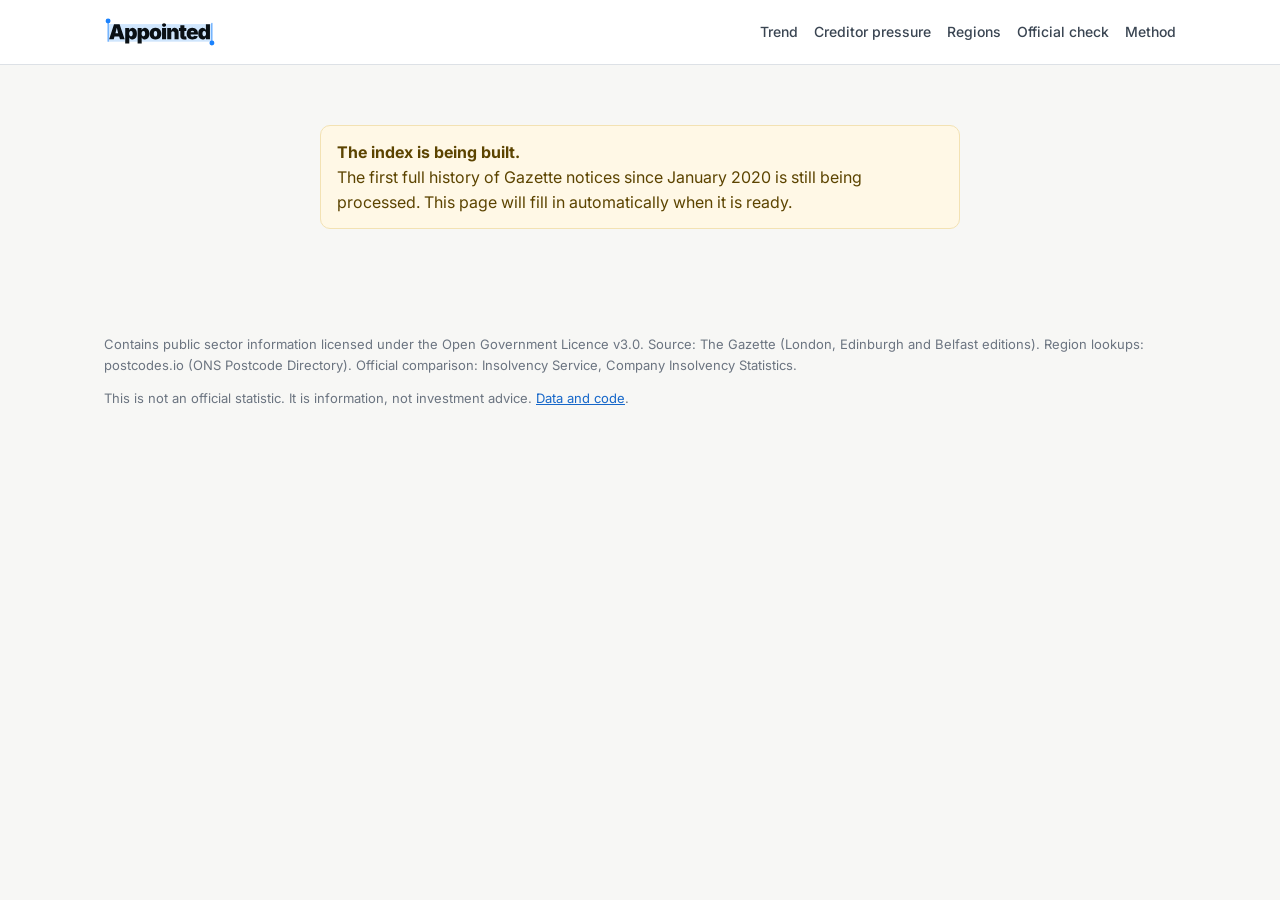
==== docs/index.html @ eec0905d "Add live index page and monthly check against official statistics - docs/index.html: headline index," ====
<!doctype html>
<html lang="en-GB">
<head>
<meta charset="utf-8">
<meta name="viewport" content="width=device-width, initial-scale=1">
<title>Appointed Distress Index</title>
<meta name="description" content="A weekly measure of UK company insolvencies from Gazette notices, with regional figures, creditor pressure and a monthly check against official statistics.">
<link rel="icon" href="assets/appointed-icon-512.svg" type="image/svg+xml">
<meta property="og:title" content="Appointed Distress Index">
<meta property="og:description" content="Weekly UK company insolvencies, by region, from Gazette notices.">
<meta property="og:image" content="assets/appointed-social-1200x630.png">
<link rel="preconnect" href="https://fonts.googleapis.com">
<link href="https://fonts.googleapis.com/css2?family=Inter:wght@400;500;600;700;800;900&display=swap" rel="stylesheet">
<style>
:root{
  --ink:#0a1014; --ink-2:#3a4552; --muted:#6b7480; --rule:#dde1e6; --grid:#eceef1;
  --paper:#f7f7f5; --card:#fff; --blue:#1b82fd; --blue-ink:#1667c9; --hl:#d0e6fd;
  --s1:#2a78d6; --s2:#eb6834; --s3:#1baf7a; --s4:#eda100;
  --shade:#f1f3f5;
}
*{box-sizing:border-box}
html{-webkit-text-size-adjust:100%}
body{margin:0;background:var(--paper);color:var(--ink);font:16px/1.55 "Inter",system-ui,sans-serif}
.num{font-variant-numeric:tabular-nums}
a{color:var(--blue-ink)}
.wrap{max-width:1120px;margin:0 auto;padding:0 24px}
@media(max-width:700px){.wrap{padding:0 16px}}
header{background:#fff;border-bottom:1px solid var(--rule)}
header .wrap{display:flex;align-items:center;gap:16px;height:64px}
header img{height:30px;width:auto;display:block}
header nav{margin-left:auto;display:flex;gap:16px;font-size:14px;font-weight:500}
header nav a{color:var(--ink-2);text-decoration:none}
@media(max-width:560px){header nav{display:none}}
.kicker{font-size:12px;letter-spacing:.12em;text-transform:uppercase;color:var(--blue-ink);font-weight:700;margin:0 0 8px}
h1,h2,h3{letter-spacing:-.02em;line-height:1.15;margin:0}
h2{font-size:26px;font-weight:800;margin-bottom:6px}
.sub{color:var(--ink-2);margin:0 0 18px;max-width:46em}
.small{font-size:13px;color:var(--muted)}
section{padding:40px 0;border-bottom:1px solid var(--rule)}
.card{background:#fff;border:1px solid var(--rule);border-radius:12px;padding:20px}
@media(max-width:560px){.card{padding:14px}}

/* hero */
.hero{background:#fff;padding:40px 0 32px}
.hero-grid{display:grid;grid-template-columns:auto 1fr;gap:36px;align-items:center}
@media(max-width:820px){.hero-grid{grid-template-columns:1fr;gap:20px}}
.big{font-size:96px;font-weight:900;letter-spacing:-.05em;line-height:.95}
@media(max-width:560px){.big{font-size:72px}}
.chg{display:flex;gap:18px;flex-wrap:wrap;margin-top:10px;font-size:14px;color:var(--ink-2)}
.chg b{color:var(--ink);font-weight:700}
.pill{display:inline-block;font-size:12px;font-weight:700;padding:2px 10px;border-radius:999px;background:var(--hl);color:var(--blue-ink)}
.pill.warn{background:#fff3cd;color:#7a5a00}
.tiles{display:grid;grid-template-columns:repeat(3,1fr);gap:10px}
@media(max-width:560px){.tiles{grid-template-columns:1fr}}
.tile{background:var(--paper);border-radius:10px;padding:12px 14px}
.tile .n{font-size:28px;font-weight:800}
.tile .l{font-size:13px;color:var(--ink-2);font-weight:600}
.tile .x{font-size:12px;color:var(--muted)}

/* controls */
.ctrls{display:flex;flex-wrap:wrap;gap:10px;align-items:center;margin-bottom:12px}
.seg{display:inline-flex;border:1px solid var(--rule);border-radius:8px;overflow:hidden;background:#fff}
.seg button{font:inherit;font-size:13px;font-weight:600;border:0;background:#fff;color:var(--ink-2);padding:7px 12px;cursor:pointer;border-left:1px solid var(--rule)}
.seg button:first-child{border-left:0}
.seg button.on{background:var(--ink);color:#fff}
.chk{font-size:13px;color:var(--ink-2);display:inline-flex;align-items:center;gap:6px;cursor:pointer}

/* charts */
.chart{position:relative}
.chart svg{display:block;width:100%;height:auto;overflow:visible}
.tip{position:absolute;pointer-events:none;background:#fff;border:1px solid var(--rule);box-shadow:0 4px 14px rgba(10,16,20,.12);border-radius:8px;padding:8px 10px;font-size:12.5px;min-width:160px;display:none;z-index:3}
.tip b{display:block;margin-bottom:4px}
.tip .r{display:flex;justify-content:space-between;gap:14px}
.tip .r span:first-child{display:inline-flex;align-items:center;gap:6px}
.tip i{width:8px;height:8px;border-radius:50%;display:inline-block}
.legend{display:flex;gap:16px;flex-wrap:wrap;font-size:13px;color:var(--ink-2);margin-top:6px}
.legend span{display:inline-flex;align-items:center;gap:6px}
.legend i{width:16px;height:3px;border-radius:2px;display:inline-block}
.legend i.box{width:14px;height:10px;border-radius:2px}
.grid3{display:grid;grid-template-columns:repeat(3,1fr);gap:14px}
.grid2{display:grid;grid-template-columns:1fr 1fr;gap:14px}
@media(max-width:860px){.grid3,.grid2{grid-template-columns:1fr}}
.mini h3{font-size:15px;font-weight:700}
.mini .v{font-size:22px;font-weight:800;margin:2px 0 4px}

/* regions */
.reg-grid{display:grid;grid-template-columns:auto minmax(0,1fr);gap:28px;align-items:start}
@media(max-width:860px){.reg-grid{grid-template-columns:1fr}}
.tilemap text{font:600 11px Inter,sans-serif;pointer-events:none}
.tilemap rect{stroke:#fff;stroke-width:3;cursor:pointer}
table.t{width:100%;border-collapse:collapse;font-size:14px}
table.t th{text-align:left;font-size:12px;color:var(--muted);font-weight:600;border-bottom:1px solid var(--rule);padding:7px 6px;vertical-align:bottom}
@media(max-width:560px){table.t{font-size:13px}table.t td,table.t th{padding:7px 4px}}
table.t td{border-bottom:1px solid var(--rule);padding:8px 6px}
table.t td.r,table.t th.r{text-align:right}
table.t tr.on td{background:var(--hl)}
.chip{display:inline-block;width:10px;height:10px;border-radius:2px;margin-right:6px;vertical-align:-1px}
.scale{display:flex;align-items:center;gap:3px;font-size:12px;color:var(--muted);margin-top:10px;flex-wrap:wrap}
.scale i{width:22px;height:9px;border-radius:2px;display:inline-block}

details.tbl summary{font-size:13px;font-weight:600;cursor:pointer;margin-top:10px;color:var(--blue-ink)}
.tblwrap{overflow-x:auto;margin-top:8px}
.tblwrap table{font-size:12.5px;white-space:nowrap}

.notice{background:#fff8e6;border:1px solid #f3e2b3;border-radius:10px;padding:14px 16px;color:#5c4400}
.method p,.method li{color:var(--ink-2)}
.method h3{font-size:18px;font-weight:800;margin:26px 0 6px}
.caveats li{margin:8px 0}
footer{padding:32px 0 48px;font-size:13px;color:var(--muted)}
.loading{padding:60px 0;text-align:center;color:var(--muted)}
</style>
</head>
<body>
<header><div class="wrap">
  <a href="./"><img src="assets/appointed-logo.svg" alt="Appointed"></a>
  <nav><a href="#trend">Trend</a><a href="#pressure">Creditor pressure</a><a href="#regions">Regions</a><a href="#check">Official check</a><a href="#method">Method</a></nav>
</div></header>

<main id="app">
  <div class="wrap loading" id="loading">Loading the latest data…</div>
</main>

<footer><div class="wrap">
  <p>Contains public sector information licensed under the Open Government Licence v3.0. Source: The Gazette (London, Edinburgh and Belfast editions). Region lookups: postcodes.io (ONS Postcode Directory). Official comparison: Insolvency Service, Company Insolvency Statistics.</p>
  <p>This is not an official statistic. It is information, not investment advice. <a href="https://github.com/appointeduk-cyber/appointed-data">Data and code</a>.</p>
</div></footer>

<script>
(function(){
"use strict";
var C = {s1:"#2a78d6", s2:"#eb6834", s3:"#1baf7a", s4:"#eda100", ink:"#0a1014", muted:"#6b7480", grid:"#eceef1", rule:"#dde1e6", blue:"#1b82fd", shade:"#f1f3f5"};
var REGIONS = [
  ["SCO","Scotland",1,0],["NI","Northern Ireland",0,1],["NE","North East",2,1],["NW","North West",1,2],
  ["YH","Yorkshire and The Humber",2,2],["WAL","Wales",0,3],["WM","West Midlands",1,3],["EM","East Midlands",2,3],
  ["EE","East of England",3,3],["SW","South West",0,4],["SE","South East",1,4],["LON","London",2,4]];
// diverging: below 100 cool, above 100 warm, neutral grey around 100
var DIV = [["#2a78d6","≤80"],["#86b6ef","80–95"],["#e6e8eb","95–105"],["#f5b48f","105–120"],["#eb6834","120–140"],["#b8461a","≥140"]];
function divColor(v){ if(v===null||v===""||isNaN(v)) return "#f4f5f6";
  v=+v; return v<=80?DIV[0][0]:v<95?DIV[1][0]:v<=105?DIV[2][0]:v<=120?DIV[3][0]:v<=140?DIV[4][0]:DIV[5][0]; }
function darkText(v){ v=+v; return v<=80||v>140; }

function parseCSV(t){ var lines=t.trim().split(/\r?\n/), h=lines.shift().split(",");
  return lines.map(function(l){ var c=[],cur="",q=false; for(var i=0;i<l.length;i++){var ch=l[i];
      if(ch=='"'){q=!q;continue} if(ch==','&&!q){c.push(cur);cur="";continue} cur+=ch;} c.push(cur);
    var o={}; h.forEach(function(k,i){o[k]=c[i]}); return o; }); }
function get(u,j){ return fetch(u,{cache:"no-cache"}).then(function(r){ if(!r.ok) throw new Error(u); return j?r.json():r.text(); }); }
function fmtDate(s,opt){ var d=new Date(s+"T00:00:00Z"); return d.toLocaleDateString("en-GB",Object.assign({timeZone:"UTC"},opt||{day:"numeric",month:"short",year:"numeric"})); }
function weekEnd(s){ var d=new Date(s+"T00:00:00Z"); d.setUTCDate(d.getUTCDate()+6); return d.toISOString().slice(0,10); }
function el(tag,attrs,html){ var e=document.createElement(tag); if(attrs) for(var k in attrs) e.setAttribute(k,attrs[k]); if(html!=null) e.innerHTML=html; return e; }
function sign(x){ return (x>0?"+":"")+x; }

Promise.all([
  get("data/index_weekly.csv"), get("data/meta.json",true), get("data/summary.json",true),
  get("data/index_regional.csv"), get("data/diffusion_regions.csv"),
  get("data/reconciliation.csv").catch(function(){return null}),
  get("data/reconciliation_summary.json",true).catch(function(){return null})
]).then(function(r){ render(parseCSV(r[0]), r[1], r[2], parseCSV(r[3]), parseCSV(r[4]), r[5]?parseCSV(r[5]):[], r[6]); })
.catch(function(){
  document.getElementById("loading").innerHTML='<div class="notice" style="max-width:640px;margin:0 auto;text-align:left"><b>The index is being built.</b><br>The first full history of Gazette notices since January 2020 is still being processed. This page will fill in automatically when it is ready.</div>';
});

/* ---------- generic line chart with crosshair ---------- */
function lineChart(host, opt){
  // opt: {x:[dates], series:[{name,color,values,width,dash}], yMin, yMax, ref (number), refLabel, shade:[from,to], fmt, height, pct}
  host.innerHTML=""; host.classList.add("chart");
  var W=Math.max(320, host.clientWidth||900), narrow=W<560, H=opt.height||(narrow?240:300);
  var p={l:42,r:narrow?14:110,t:14,b:28}, n=opt.x.length;
  var all=[]; opt.series.forEach(function(s){ s.values.forEach(function(v){ if(v!==null&&v!==""&&!isNaN(v)) all.push(+v); }); });
  var mn=opt.yMin!=null?opt.yMin:Math.min.apply(null,all), mx=opt.yMax!=null?opt.yMax:Math.max.apply(null,all);
  if(opt.ref!=null){ mn=Math.min(mn,opt.ref); mx=Math.max(mx,opt.ref); }
  var span=mx-mn||1, raw=span/4, mag=Math.pow(10,Math.floor(Math.log10(raw))), step=[1,2,2.5,5,10].map(function(m){return m*mag}).filter(function(s){return s>=raw})[0];
  mn=Math.floor(mn/step)*step; mx=Math.ceil(mx/step)*step;
  var X=function(i){return p.l+i*(W-p.l-p.r)/Math.max(1,n-1)}, Y=function(v){return p.t+(mx-v)*(H-p.t-p.b)/(mx-mn)};
  var fmt=opt.fmt||function(v){return Math.round(v*10)/10};
  var s='<svg viewBox="0 0 '+W+' '+H+'" role="img" aria-label="'+(opt.label||"chart")+'">';
  if(opt.shade){ var a=opt.x.findIndex(function(d){return d>=opt.shade[0]}), b=opt.x.findIndex(function(d){return d>opt.shade[1]}); if(b<0) b=n; if(a>=0&&b>a){
    s+='<rect x="'+X(a)+'" y="'+p.t+'" width="'+(X(b-1)-X(a))+'" height="'+(H-p.t-p.b)+'" fill="'+C.shade+'"/>';
    s+='<text x="'+(X(a)+6)+'" y="'+(p.t+14)+'" font-size="11" fill="'+C.muted+'">'+(opt.shadeLabel||"")+'</text>'; } }
  for(var g=mn; g<=mx+1e-9; g+=step){ var y=Y(g), isRef=opt.ref!=null&&Math.abs(g-opt.ref)<1e-9;
    s+='<line x1="'+p.l+'" x2="'+(W-p.r)+'" y1="'+y+'" y2="'+y+'" stroke="'+(isRef?"#9aa3ad":C.grid)+'"'+(isRef?' stroke-dasharray="4 3"':'')+'/>';
    s+='<text x="'+(p.l-6)+'" y="'+(y+4)+'" text-anchor="end" font-size="11" fill="'+C.muted+'">'+(opt.pct?Math.round(g*100)+"%":Math.round(g*10)/10)+'</text>'; }
  if(opt.ref!=null&&opt.refLabel) s+='<text x="'+(W-p.r-4)+'" y="'+(Y(opt.ref)-6)+'" text-anchor="end" font-size="11" fill="'+C.muted+'">'+opt.refLabel+'</text>';
  // year ticks
  var lastY="", lastX=-999; opt.x.forEach(function(d,i){ var yv=d.slice(0,4); if(yv!==lastY){ lastY=yv; var xx=X(i); if(i===0){ var nxt=opt.x.findIndex(function(z){return z.slice(0,4)!==yv}); if(nxt>0 && X(nxt)-xx<44) return; } if(xx-lastX<40) return; s+='<text x="'+xx+'" y="'+(H-8)+'" font-size="11" fill="'+C.muted+'">'+yv+'</text>'; lastX=xx; } });
  opt.series.forEach(function(se){ var pts=[], segs=[];
    se.values.forEach(function(v,i){ if(v===null||v===""||isNaN(v)){ if(pts.length) segs.push(pts); pts=[]; } else pts.push(X(i)+","+Y(+v)); }); if(pts.length) segs.push(pts);
    segs.forEach(function(sg){ s+='<polyline fill="none" stroke="#fff" stroke-width="'+((se.width||2)+3)+'" stroke-linejoin="round" points="'+sg.join(" ")+'"/>';
      s+='<polyline fill="none" stroke="'+se.color+'" stroke-width="'+(se.width||2)+'" stroke-linejoin="round" stroke-linecap="round"'+(se.dash?' stroke-dasharray="'+se.dash+'"':'')+' points="'+sg.join(" ")+'"/>'; }); });
  // end labels
  if(!narrow){ var labs=[]; opt.series.forEach(function(se){ for(var i=n-1;i>=0;i--){ var v=se.values[i]; if(v!==null&&v!==""&&!isNaN(v)){ labs.push({se:se,y:Y(+v),v:+v,i:i}); break; } } });
    labs.sort(function(a,b){return a.y-b.y}); for(var k=1;k<labs.length;k++) if(labs[k].y-labs[k-1].y<15) labs[k].y=labs[k-1].y+15;
    labs.forEach(function(l){ s+='<circle cx="'+X(l.i)+'" cy="'+Y(l.v)+'" r="4" fill="'+l.se.color+'" stroke="#fff" stroke-width="2"/><text x="'+(X(l.i)+9)+'" y="'+(l.y+4)+'" font-size="12" font-weight="600" fill="'+C.ink+'">'+(l.se.short||l.se.name)+'</text>'; }); }
  s+='<line class="cx" x1="0" x2="0" y1="'+p.t+'" y2="'+(H-p.b)+'" stroke="'+C.ink+'" stroke-width="1" style="display:none"/><g class="dots"></g>';
  s+='<rect class="hit" x="'+p.l+'" y="0" width="'+(W-p.l-p.r)+'" height="'+H+'" fill="transparent"/></svg><div class="tip"></div>';
  host.innerHTML=s;
  var svg=host.querySelector("svg"), hit=host.querySelector(".hit"), tip=host.querySelector(".tip"), cx=host.querySelector(".cx"), dots=host.querySelector(".dots");
  function move(ev){ var rc=svg.getBoundingClientRect(), sx=W/rc.width, xp=((ev.touches?ev.touches[0].clientX:ev.clientX)-rc.left)*sx;
    var i=Math.max(0,Math.min(n-1,Math.round((xp-p.l)/(W-p.l-p.r)*(n-1)))), x=X(i);
    cx.setAttribute("x1",x); cx.setAttribute("x2",x); cx.style.display="";
    var rows=opt.series.filter(function(se){var v=se.values[i];return v!==null&&v!==""&&!isNaN(v)});
    dots.innerHTML=rows.map(function(se){return '<circle cx="'+x+'" cy="'+Y(+se.values[i])+'" r="4.5" fill="'+se.color+'" stroke="#fff" stroke-width="2"/>'}).join("");
    tip.innerHTML='<b>'+(opt.xLabel?opt.xLabel(opt.x[i]):opt.x[i])+'</b>'+rows.map(function(se){return '<div class="r"><span><i style="background:'+se.color+'"></i>'+se.name+'</span><span class="num">'+fmt(+se.values[i])+'</span></div>'}).join("")+(opt.extra?opt.extra(i):"");
    tip.style.display="block"; var px=x/sx, left=px+14; if(left+tip.offsetWidth>rc.width) left=px-14-tip.offsetWidth; tip.style.left=Math.max(0,left)+"px"; tip.style.top="8px"; }
  function out(){ tip.style.display="none"; cx.style.display="none"; dots.innerHTML=""; }
  hit.addEventListener("mousemove",move); hit.addEventListener("touchmove",move,{passive:true}); hit.addEventListener("mouseleave",out);
}

/* ---------- page ---------- */
var STATE={range:"all",rob:false,ck:"ADM"}, LASTW=0;
function render(idx, meta, sum, reg, diff, recon, rsum){
  LASTW=window.innerWidth;
  var app=document.getElementById("app"); app.innerHTML="";
  var last=idx[idx.length-1], prov=last.provisional==="1";
  var we=weekEnd(last.week_start);
  var wlab=function(d){ return "Week to "+fmtDate(weekEnd(d)); };

  // HERO
  var hero=el("section",{"class":"hero"}); hero.innerHTML='<div class="wrap"><p class="kicker">Appointed Distress Index · week to '+fmtDate(we)+(prov?' <span class="pill warn">provisional</span>':'')+'</p>'+
    '<div class="hero-grid"><div><div class="big num">'+Math.round(+last.index)+'</div>'+
    '<div class="chg"><span>vs 4 weeks ago <b class="num">'+sign(sum.change_vs_4wk_ago)+'</b></span>'+(sum.change_vs_year_ago!=null?'<span>vs a year ago <b class="num">'+sign(sum.change_vs_year_ago)+'</b></span>':'')+'</div></div>'+
    '<div><p style="margin:0 0 12px;color:var(--ink-2)">UK company insolvencies over the last four weeks, against the 2024–25 average. <b>100 = the 2024–25 average</b> ("recent normal", not a long-run average). Above 100 means more insolvencies than that.</p>'+
    '<div class="tiles">'+
      tile("Administrations",last.administrations)+tile("Creditors' voluntary liquidations",last.cvl)+tile("Winding-up orders",last.winding_up_orders)+
    '</div><p class="small" style="margin:10px 0 0">'+(+last.events_4wk).toLocaleString("en-GB")+' insolvencies in the last four weeks. Latest four weeks are provisional.</p></div></div></div>';
  app.appendChild(hero);
  function tile(l,v){ return '<div class="tile"><div class="l">'+l+'</div><div class="n num">'+Math.round(+v)+'</div><div class="x">index, 2024–25 = 100</div></div>'; }

  // TREND
  var tr=el("section",{id:"trend"}); tr.innerHTML='<div class="wrap"><h2>The trend since 2020</h2><p class="sub">Weekly, based on rolling four-week totals. The grey band marks the period when the law restricted winding-up petitions, which held insolvencies artificially low.</p>'+
    '<div class="card"><div class="ctrls"><div class="seg" id="rng"><button data-v="all" class="on">Since 2020</button><button data-v="104">2 years</button><button data-v="52">1 year</button></div>'+
    '<label class="chk"><input type="checkbox" id="rob"> Show alternative weightings</label></div><div id="c-main"></div><div class="legend" id="lg-main"></div>'+
    '<details class="tbl"><summary>Show as a table</summary><div class="tblwrap" id="t-main"></div></details></div>'+
    '<h3 style="font-size:18px;font-weight:800;margin:28px 0 10px">The three parts</h3><div class="grid3" id="minis"></div></div>';
  app.appendChild(tr);
  var range=STATE.range, rob=STATE.rob;
  function slice(arr){ return range==="all"?arr:arr.slice(-(+range)); }
  function drawMain(){
    var x=slice(idx.map(function(r){return r.week_start}));
    var series=[{name:"Distress index",short:"Index",color:C.blue,width:2.5,values:slice(idx.map(function(r){return r.index}))}];
    if(rob){ series.push({name:"Equal weights",short:"Equal weights",color:C.s2,width:1.5,dash:"5 3",values:slice(idx.map(function(r){return r.equal_weight}))});
             series.push({name:"Plain count",short:"Plain count",color:C.s3,width:1.5,dash:"2 3",values:slice(idx.map(function(r){return r.plain_count}))}); }
    lineChart(document.getElementById("c-main"),{x:x,series:series,ref:100,refLabel:"2024–25 = 100",shade:["2020-03-01","2022-03-31"],shadeLabel:"Petitions restricted by law",xLabel:wlab,label:"Distress index since 2020"});
    document.getElementById("lg-main").innerHTML=series.map(function(s){return '<span><i style="background:'+s.color+'"></i>'+s.name+'</span>'}).join("")+'<span><i class="box" style="background:'+C.shade+';border:1px solid #dfe3e7"></i>Petition restrictions (Mar 2020 – Mar 2022)</span>';
  }
  drawMain();
  document.querySelectorAll("#rng button").forEach(function(b){ b.onclick=function(){ document.querySelectorAll("#rng button").forEach(function(x){x.classList.remove("on")}); b.classList.add("on"); range=STATE.range=b.dataset.v; drawMain(); }; });
  document.querySelectorAll("#rng button").forEach(function(b){ b.classList.toggle("on", b.dataset.v===range); });
  document.getElementById("rob").checked=rob;
  document.getElementById("rob").onchange=function(){ rob=STATE.rob=this.checked; drawMain(); };
  var tb='<table class="t num"><tr><th>Week to</th><th class="r">Index</th><th class="r">Admin.</th><th class="r">CVL</th><th class="r">Winding-up orders</th><th class="r">Equal weights</th><th class="r">Plain count</th></tr>';
  idx.slice(-26).reverse().forEach(function(r){ tb+='<tr><td>'+fmtDate(weekEnd(r.week_start))+(r.provisional==="1"?" (p)":"")+'</td><td class="r">'+r.index+'</td><td class="r">'+r.administrations+'</td><td class="r">'+r.cvl+'</td><td class="r">'+r.winding_up_orders+'</td><td class="r">'+r.equal_weight+'</td><td class="r">'+r.plain_count+'</td></tr>'; });
  document.getElementById("t-main").innerHTML=tb+'</table><p class="small">Latest 26 weeks. (p) = provisional.</p>';
  var w=meta.index&&meta.index.weights||{};
  [["administrations","Administrations","ADM","Mostly larger businesses; gazetted by law."],["cvl","Creditors' voluntary liquidations","CVL","Directors close an insolvent company; the most common route."],["winding_up_orders","Winding-up orders","WUO","A court closes the company, usually on a creditor's petition."]].forEach(function(c,k){
    var box=el("div",{"class":"card mini"}); box.innerHTML='<h3>'+c[1]+'</h3><div class="v num">'+Math.round(+last[c[0]])+'</div><div class="small" style="margin-bottom:6px">'+c[3]+' Weight in index: '+(w[c[2]]!=null?Math.round(w[c[2]]*100)+'%':'–')+'</div><div class="m"></div>';
    document.getElementById("minis").appendChild(box);
    lineChart(box.querySelector(".m"),{x:idx.map(function(r){return r.week_start}).slice(-104),series:[{name:c[1],short:" ",color:[C.s1,C.s2,C.s3][k],values:idx.map(function(r){return r[c[0]]}).slice(-104)}],ref:100,height:150,xLabel:wlab,label:c[1]});
  });

  // CREDITOR PRESSURE
  var pr=el("section",{id:"pressure"});
  var pet=idx.filter(function(r){return r.petitions_index!==""});
  pr.innerHTML='<div class="wrap"><h2>Creditor pressure</h2><p class="sub">Winding-up petitions: creditors asking a court to close a company. A petition is a request, not a failure, and many are paid or dismissed, so petitions are tracked separately from the index. Shown from April 2022, after Covid restrictions ended.</p>'+
    '<div class="grid2"><div class="card"><h3 style="font-size:16px;font-weight:700;margin-bottom:8px">Petitions, 2024–25 = 100</h3><div id="c-pet"></div></div>'+
    '<div class="card"><h3 style="font-size:16px;font-weight:700;margin-bottom:8px">Share of petitions brought by HMRC</h3><div id="c-hmrc"></div><p class="small" style="margin:8px 0 0">Counts petitions where HMRC is named in the notice summary. Summaries are sometimes cut short, so this is a lower bound.</p></div></div></div>';
  app.appendChild(pr);
  if(pet.length){
    lineChart(document.getElementById("c-pet"),{x:pet.map(function(r){return r.week_start}),series:[{name:"Petitions index",short:"Petitions",color:C.s2,values:pet.map(function(r){return r.petitions_index})}],ref:100,xLabel:wlab,height:240,label:"Petitions index"});
    lineChart(document.getElementById("c-hmrc"),{x:pet.map(function(r){return r.week_start}),series:[{name:"HMRC share",short:"HMRC",color:C.s1,values:pet.map(function(r){return r.petitions_hmrc_share_detected})}],yMin:0,pct:true,fmt:function(v){return Math.round(v*100)+"%"},xLabel:wlab,height:240,label:"HMRC share of petitions"});
  }

  // REGIONS
  var rg=el("section",{id:"regions"});
  var lw=reg.filter(function(r){return r.week_start===reg[reg.length-1].week_start});
  var byName={}; lw.forEach(function(r){byName[r.region]=r});
  var dl=diff.length?diff[diff.length-1]:null;
  rg.innerHTML='<div class="wrap"><h2>By region</h2><p class="sub">Last 13 weeks against each region\'s own 2024–25 average. Regions use 13-week totals because weekly numbers are too small to be reliable; anything under 20 insolvencies is not shown.</p>'+
    '<div class="card"><div class="reg-grid"><div><div id="tm"></div><div class="scale">'+DIV.map(function(d){return '<i style="background:'+d[0]+'"></i>'+d[1]}).join(" ")+'</div>'+
    (dl?'<p style="margin:14px 0 0;max-width:290px"><b class="num" style="font-size:22px">'+Math.round(+dl.diffusion)+'</b> <span class="small">breadth score: share of regions where insolvencies are up on a year earlier (50 = as many up as down)</span></p>':'')+
    '</div><div class="tblwrap" style="margin:0"><table class="t num" id="rt"><tr><th>Region</th><th class="r">Last 13<br>weeks</th><th class="r">Index</th><th class="r">vs year<br>ago</th></tr></table></div></div>'+
    '<p class="small" style="margin:12px 0 0">Region is taken from the map point The Gazette attaches to each notice, which appears to reflect the registered office. Registered offices can be an accountant\'s or insolvency practitioner\'s address, so regional figures show where companies are registered, not necessarily where they trade.</p></div></div>';
  app.appendChild(rg);
  var size=64,gap=5,svg='<svg class="tilemap" width="'+(4*size+3*gap)+'" height="'+(5*size+4*gap)+'" viewBox="0 0 '+(4*size+3*gap)+' '+(5*size+4*gap)+'" role="img" aria-label="Regional index map">';
  REGIONS.forEach(function(R){ var r=byName[R[1]]||{}, v=r.index_13wk, X=R[2]*(size+gap), Y=R[3]*(size+gap);
    svg+='<rect data-r="'+R[1]+'" x="'+X+'" y="'+Y+'" width="'+size+'" height="'+size+'" rx="6" fill="'+divColor(v)+'"><title>'+R[1]+': '+(v!==""&&v!=null?v:"too few to show")+'</title></rect>';
    svg+='<text x="'+(X+size/2)+'" y="'+(Y+size/2)+'" text-anchor="middle" fill="'+(v!==""&&v!=null&&darkText(v)?"#fff":"#0a1014")+'">'+R[0]+'</text><text x="'+(X+size/2)+'" y="'+(Y+size/2+14)+'" text-anchor="middle" font-weight="800" fill="'+(v!==""&&v!=null&&darkText(v)?"#fff":"#0a1014")+'">'+(v!==""&&v!=null?Math.round(+v):"–")+'</text>'; });
  document.getElementById("tm").innerHTML=svg+'</svg>';
  var rows=lw.filter(function(r){return r.region!=="Unknown"}).sort(function(a,b){return (+b.index_13wk||0)-(+a.index_13wk||0)});
  var rt=document.getElementById("rt");
  rows.forEach(function(r){ var tr=el("tr",{"data-r":r.region}); tr.innerHTML='<td><span class="chip" style="background:'+divColor(r.index_13wk)+'"></span>'+r.region.replace(" and The Humber"," & Humber")+'</td><td class="r">'+r.events_13wk+'</td><td class="r"><b>'+(r.index_13wk!==""?Math.round(+r.index_13wk):"–")+'</b></td><td class="r">'+(r.vs_year_earlier_pct!==""?sign(Math.round(+r.vs_year_earlier_pct))+"%":"–")+'</td>'; rt.appendChild(tr); });
  var unk=byName["Unknown"]; if(unk){ var tr=el("tr"); tr.innerHTML='<td class="small">Region unknown</td><td class="r small">'+unk.events_13wk+'</td><td></td><td></td>'; rt.appendChild(tr); }
  function hl(name){ document.querySelectorAll("#rt tr").forEach(function(t){t.classList.toggle("on",t.dataset.r===name)}); document.querySelectorAll("#tm rect").forEach(function(t){t.setAttribute("stroke",t.dataset.r===name?"#0a1014":"#fff")}); }
  document.querySelectorAll("#tm rect").forEach(function(t){t.addEventListener("click",function(){hl(t.dataset.r)})});
  document.querySelectorAll("#rt tr[data-r]").forEach(function(t){t.addEventListener("click",function(){hl(t.dataset.r)})});

  // OFFICIAL CHECK
  var ck=el("section",{id:"check"});
  ck.innerHTML='<div class="wrap"><h2>Checked against the official figures</h2><p class="sub">Every month we compare our counts for England and Wales with the Insolvency Service\'s official statistics. The two will never match exactly: official figures are counted by the month a case is registered at Companies House, ours by the week the Gazette notice is published. What matters is that the two move together at a steady ratio.</p><div class="card" id="ck-body"></div></div>';
  app.appendChild(ck);
  var body=document.getElementById("ck-body");
  if(rsum&&rsum.components&&recon.length){
    var names={ADM:"Administrations",CVL:"Creditors' voluntary liquidations",WUO:"Winding-up orders (official: compulsory liquidations)"};
    body.innerHTML='<div class="ctrls"><div class="seg" id="ckc"><button data-v="ADM" class="on">Administrations</button><button data-v="CVL">CVLs</button><button data-v="WUO">Winding-up orders</button></div></div><div id="c-ck"></div><div class="legend"><span><i style="background:'+C.blue+'"></i>Appointed (Gazette)</span><span><i style="background:'+C.ink+'"></i>Insolvency Service (official)</span></div>'+
      '<div class="tblwrap"><table class="t num" style="margin-top:14px"><tr><th>Component</th><th class="r">Ours ÷ official</th><th class="r">Range</th><th class="r">Months within 10%</th><th class="r">Monthly match</th><th class="r">3-month match</th></tr>'+
      Object.keys(names).filter(function(k){return rsum.components[k]}).map(function(k){var s=rsum.components[k]; return '<tr><td>'+names[k]+'</td><td class="r">'+s.ratio_mean.toFixed(2)+'</td><td class="r">'+s.ratio_min.toFixed(2)+'–'+s.ratio_max.toFixed(2)+'</td><td class="r">'+Math.round(s.share_of_months_within_10pct_of_mean*100)+'%</td><td class="r">'+(s.corr_monthly_changes!=null?s.corr_monthly_changes.toFixed(2):"–")+'</td><td class="r">'+(s.corr_3month_changes!=null?s.corr_3month_changes.toFixed(2):"–")+'</td></tr>';}).join("")+
      '</table></div><p class="small" style="margin:10px 0 0">Since April 2022. "Ours ÷ official" is the average ratio; "within 10%" is the share of months close to it; "match" is the correlation of changes from month to month and over 3-month totals (1 = perfectly in step). Official source: '+(rsum.official_release||"Insolvency Service")+'.</p>';
    function drawCk(k){ var rr=recon.filter(function(r){return r.component===k});
      lineChart(document.getElementById("c-ck"),{x:rr.map(function(r){return r.month}),series:[{name:"Appointed",short:"Appointed",color:C.blue,values:rr.map(function(r){return r.appointed})},{name:"Official",short:"Official",color:C.ink,values:rr.map(function(r){return r.official})}],yMin:0,fmt:function(v){return Math.round(v).toLocaleString("en-GB")},xLabel:function(m){return fmtDate(m+"-01",{month:"long",year:"numeric"})},height:260,label:"Appointed vs official monthly counts",shade:["2020-03","2022-03"],shadeLabel:"Petitions restricted"}); }
    drawCk(STATE.ck); document.querySelectorAll("#ckc button").forEach(function(b){ b.classList.toggle("on", b.dataset.v===STATE.ck); });
    document.querySelectorAll("#ckc button").forEach(function(b){ b.onclick=function(){ document.querySelectorAll("#ckc button").forEach(function(x){x.classList.remove("on")}); b.classList.add("on"); STATE.ck=b.dataset.v; drawCk(b.dataset.v); }; });
  } else body.innerHTML='<p class="small" style="margin:0">The comparison appears here once the latest official release has been processed.</p>';

  // METHOD
  var q=meta.quality||{}, dd=q.dedup||{};
  var md=el("section",{id:"method","class":"method"});
  md.innerHTML='<div class="wrap"><div style="max-width:780px"><h2>How the index works</h2>'+
    '<h3>What it counts</h3><p>The three procedures the law requires to be published in The Gazette, which together make up about 99% of UK company insolvencies: administrations (notice code 2410), creditors\' voluntary liquidations (2441 and 2443, merged into one event per company) and winding-up orders (2452). Petitions are tracked separately. Receiver appointments and disclaimers are collected but excluded, because there is no legal duty to gazette most of them.</p>'+
    '<h3>Counting companies, not notices</h3><p>One insolvency can generate several notices. We count one event per company per procedure, using the company number in each notice. Companies that move from administration into liquidation are not counted twice. Currently '+(dd.CVL_notices_per_event?dd.CVL_notices_per_event.toFixed(2):"–")+' CVL notices are published per CVL.</p>'+
    '<h3>Dates</h3><p>Each insolvency is dated by the week its first Gazette notice was published, usually a few days after the event. The latest four weeks are provisional.</p>'+
    '<h3>Weights</h3><p>Each part is scaled so that its typical week-to-week swing counts the same (the method used by the Conference Board for its leading indicators). Current weights: administrations '+pc(w.ADM)+', CVLs '+pc(w.CVL)+', winding-up orders '+pc(w.WUO)+'. Tick "alternative weightings" on the chart to see that the trend holds under equal weights and a plain count.</p>'+
    '<h3>Data quality this week</h3><ul><li>Notices processed: '+(q.notices||0).toLocaleString("en-GB")+'</li><li>Placed in a region by map point: '+pc(q.share_located_by_map_point)+'</li><li>Region unknown: '+pc(q.share_region_unknown)+'</li></ul>'+
    '<h3>Caveats</h3><ul class="caveats">'+
      '<li>The index counts administrator appointments, winding-up orders and creditors\' voluntary liquidations published in The Gazette. It does not include company voluntary arrangements, restructuring plans or moratoriums, which are not gazetted, and it excludes solvent members\' voluntary liquidations.</li>'+
      '<li>100 is the average for 2024–25, a "recent normal". It is not a long-run average: the official insolvency rate in 2024–25 was under half its 2008–09 peak.</li>'+
      '<li>Between spring 2020 and 31 March 2022 the law restricted creditors\' winding-up petitions, so winding-up orders and petitions in that period are artificially low. The petition indicator therefore starts in April 2022.</li>'+
      '<li>Figures are dated by the week each notice was published. The latest four weeks are provisional and will be revised as late notices appear.</li>'+
      '<li>Regional figures use 13-week totals. Cells with fewer than 20 insolvencies are not shown because they are too volatile to be reliable. This is a reliability rule, not a confidentiality rule: the underlying notices are public.</li>'+
      '<li>A petition is a creditor\'s request, not a failure. Many petitions do not end in a winding-up order, and petition volumes reflect HMRC enforcement policy as well as business conditions.</li>'+
      '<li>This index is not an official statistic. The Insolvency Service\'s monthly figures are the authoritative measure; our monthly comparison against them is shown above.</li>'+
      '<li>The index is in development and may be revised as methods improve. Method version '+(meta.method_version||"")+'.</li>'+
    '</ul><p class="small">Last updated '+(meta.updated_utc?fmtDate(meta.updated_utc.slice(0,10)):"")+'. Download the data: <a href="data/index_weekly.csv">weekly index</a> · <a href="data/index_regional.csv">regions</a> · <a href="data/reconciliation.csv">official comparison</a> · <a href="data/meta.json">method and quality</a>.</p></div></div>';
  app.appendChild(md);
  function pc(v){ return v==null?"–":Math.round(v*100)+"%"; }

  if(!window._rz){ window._rz=1; var t; window.addEventListener("resize",function(){ if(Math.abs(window.innerWidth-LASTW)<40) return; clearTimeout(t); t=setTimeout(function(){ render(idx,meta,sum,reg,diff,recon,rsum); },200); }); }
}
})();
</script>
</body>
</html>
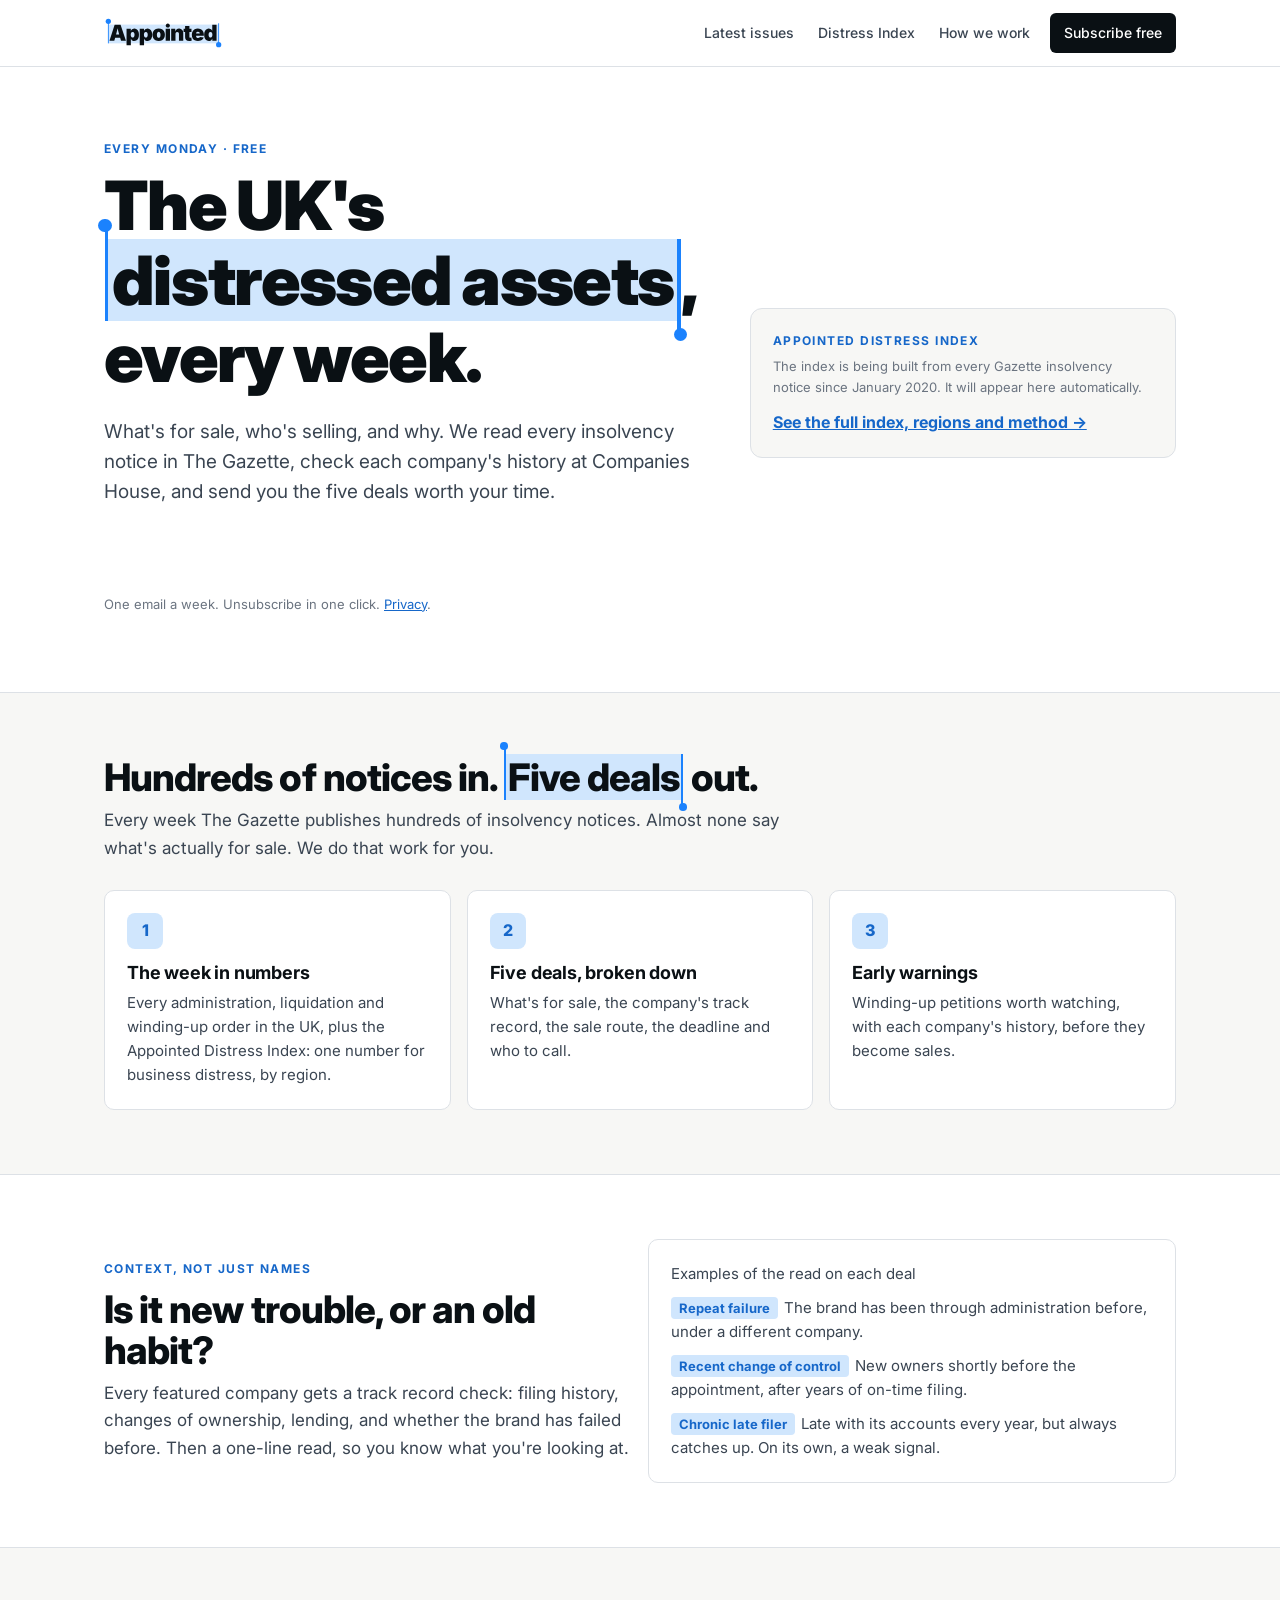
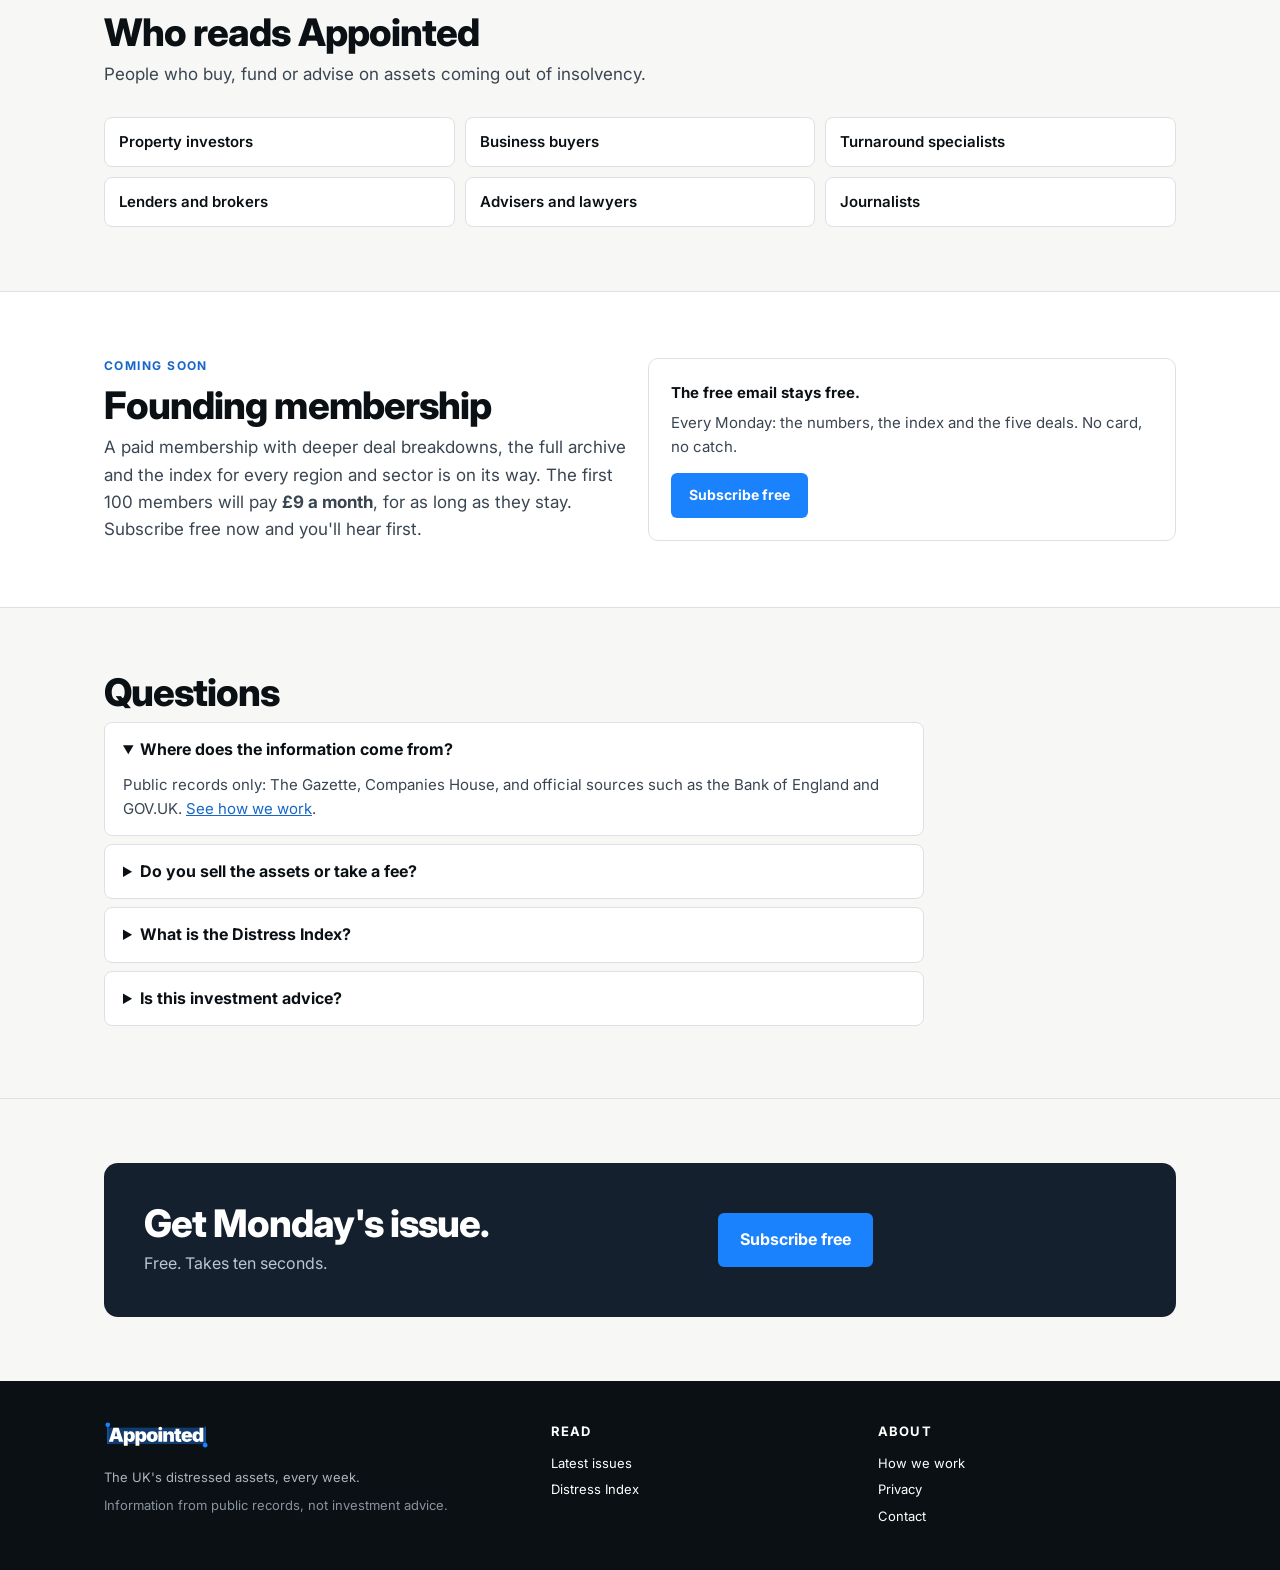
==== commit ffb8e8b2: "Website: homepage with beehiiv sign-up, How we work, Privacy; index page moved to distress-index.htm" ====
--- a/docs/index.html
+++ b/docs/index.html
@@ -3,338 +3,156 @@
 <head>
 <meta charset="utf-8">
 <meta name="viewport" content="width=device-width, initial-scale=1">
-<title>Appointed Distress Index</title>
-<meta name="description" content="A weekly measure of UK company insolvencies from Gazette notices, with regional figures, creditor pressure and a monthly check against official statistics.">
+<title>Appointed: the UK's distressed assets, every week</title>
+<meta name="description" content="What's for sale, who's selling, and why. A free weekly email on UK company insolvencies, the Appointed Distress Index, and the five deals worth your time.">
 <link rel="icon" href="assets/appointed-icon-512.svg" type="image/svg+xml">
-<meta property="og:title" content="Appointed Distress Index">
-<meta property="og:description" content="Weekly UK company insolvencies, by region, from Gazette notices.">
-<meta property="og:image" content="assets/appointed-social-1200x630.png">
+<meta property="og:title" content="Appointed: the UK's distressed assets, every week">
+<meta property="og:description" content="What's for sale, who's selling, and why.">
+<meta property="og:image" content="https://appointeduk-cyber.github.io/appointed-data/assets/appointed-social-1200x630.png">
+<meta name="twitter:card" content="summary_large_image">
 <link rel="preconnect" href="https://fonts.googleapis.com">
 <link href="https://fonts.googleapis.com/css2?family=Inter:wght@400;500;600;700;800;900&display=swap" rel="stylesheet">
+<link rel="stylesheet" href="assets/site.css">
 <style>
-:root{
-  --ink:#0a1014; --ink-2:#3a4552; --muted:#6b7480; --rule:#dde1e6; --grid:#eceef1;
-  --paper:#f7f7f5; --card:#fff; --blue:#1b82fd; --blue-ink:#1667c9; --hl:#d0e6fd;
-  --s1:#2a78d6; --s2:#eb6834; --s3:#1baf7a; --s4:#eda100;
-  --shade:#f1f3f5;
-}
-*{box-sizing:border-box}
-html{-webkit-text-size-adjust:100%}
-body{margin:0;background:var(--paper);color:var(--ink);font:16px/1.55 "Inter",system-ui,sans-serif}
-.num{font-variant-numeric:tabular-nums}
-a{color:var(--blue-ink)}
-.wrap{max-width:1120px;margin:0 auto;padding:0 24px}
-@media(max-width:700px){.wrap{padding:0 16px}}
-header{background:#fff;border-bottom:1px solid var(--rule)}
-header .wrap{display:flex;align-items:center;gap:16px;height:64px}
-header img{height:30px;width:auto;display:block}
-header nav{margin-left:auto;display:flex;gap:16px;font-size:14px;font-weight:500}
-header nav a{color:var(--ink-2);text-decoration:none}
-@media(max-width:560px){header nav{display:none}}
-.kicker{font-size:12px;letter-spacing:.12em;text-transform:uppercase;color:var(--blue-ink);font-weight:700;margin:0 0 8px}
-h1,h2,h3{letter-spacing:-.02em;line-height:1.15;margin:0}
-h2{font-size:26px;font-weight:800;margin-bottom:6px}
-.sub{color:var(--ink-2);margin:0 0 18px;max-width:46em}
-.small{font-size:13px;color:var(--muted)}
-section{padding:40px 0;border-bottom:1px solid var(--rule)}
-.card{background:#fff;border:1px solid var(--rule);border-radius:12px;padding:20px}
-@media(max-width:560px){.card{padding:14px}}
-
-/* hero */
-.hero{background:#fff;padding:40px 0 32px}
-.hero-grid{display:grid;grid-template-columns:auto 1fr;gap:36px;align-items:center}
-@media(max-width:820px){.hero-grid{grid-template-columns:1fr;gap:20px}}
-.big{font-size:96px;font-weight:900;letter-spacing:-.05em;line-height:.95}
-@media(max-width:560px){.big{font-size:72px}}
-.chg{display:flex;gap:18px;flex-wrap:wrap;margin-top:10px;font-size:14px;color:var(--ink-2)}
-.chg b{color:var(--ink);font-weight:700}
-.pill{display:inline-block;font-size:12px;font-weight:700;padding:2px 10px;border-radius:999px;background:var(--hl);color:var(--blue-ink)}
-.pill.warn{background:#fff3cd;color:#7a5a00}
-.tiles{display:grid;grid-template-columns:repeat(3,1fr);gap:10px}
-@media(max-width:560px){.tiles{grid-template-columns:1fr}}
-.tile{background:var(--paper);border-radius:10px;padding:12px 14px}
-.tile .n{font-size:28px;font-weight:800}
-.tile .l{font-size:13px;color:var(--ink-2);font-weight:600}
-.tile .x{font-size:12px;color:var(--muted)}
-
-/* controls */
-.ctrls{display:flex;flex-wrap:wrap;gap:10px;align-items:center;margin-bottom:12px}
-.seg{display:inline-flex;border:1px solid var(--rule);border-radius:8px;overflow:hidden;background:#fff}
-.seg button{font:inherit;font-size:13px;font-weight:600;border:0;background:#fff;color:var(--ink-2);padding:7px 12px;cursor:pointer;border-left:1px solid var(--rule)}
-.seg button:first-child{border-left:0}
-.seg button.on{background:var(--ink);color:#fff}
-.chk{font-size:13px;color:var(--ink-2);display:inline-flex;align-items:center;gap:6px;cursor:pointer}
-
-/* charts */
-.chart{position:relative}
-.chart svg{display:block;width:100%;height:auto;overflow:visible}
-.tip{position:absolute;pointer-events:none;background:#fff;border:1px solid var(--rule);box-shadow:0 4px 14px rgba(10,16,20,.12);border-radius:8px;padding:8px 10px;font-size:12.5px;min-width:160px;display:none;z-index:3}
-.tip b{display:block;margin-bottom:4px}
-.tip .r{display:flex;justify-content:space-between;gap:14px}
-.tip .r span:first-child{display:inline-flex;align-items:center;gap:6px}
-.tip i{width:8px;height:8px;border-radius:50%;display:inline-block}
-.legend{display:flex;gap:16px;flex-wrap:wrap;font-size:13px;color:var(--ink-2);margin-top:6px}
-.legend span{display:inline-flex;align-items:center;gap:6px}
-.legend i{width:16px;height:3px;border-radius:2px;display:inline-block}
-.legend i.box{width:14px;height:10px;border-radius:2px}
-.grid3{display:grid;grid-template-columns:repeat(3,1fr);gap:14px}
-.grid2{display:grid;grid-template-columns:1fr 1fr;gap:14px}
-@media(max-width:860px){.grid3,.grid2{grid-template-columns:1fr}}
-.mini h3{font-size:15px;font-weight:700}
-.mini .v{font-size:22px;font-weight:800;margin:2px 0 4px}
-
-/* regions */
-.reg-grid{display:grid;grid-template-columns:auto minmax(0,1fr);gap:28px;align-items:start}
-@media(max-width:860px){.reg-grid{grid-template-columns:1fr}}
-.tilemap text{font:600 11px Inter,sans-serif;pointer-events:none}
-.tilemap rect{stroke:#fff;stroke-width:3;cursor:pointer}
-table.t{width:100%;border-collapse:collapse;font-size:14px}
-table.t th{text-align:left;font-size:12px;color:var(--muted);font-weight:600;border-bottom:1px solid var(--rule);padding:7px 6px;vertical-align:bottom}
-@media(max-width:560px){table.t{font-size:13px}table.t td,table.t th{padding:7px 4px}}
-table.t td{border-bottom:1px solid var(--rule);padding:8px 6px}
-table.t td.r,table.t th.r{text-align:right}
-table.t tr.on td{background:var(--hl)}
-.chip{display:inline-block;width:10px;height:10px;border-radius:2px;margin-right:6px;vertical-align:-1px}
-.scale{display:flex;align-items:center;gap:3px;font-size:12px;color:var(--muted);margin-top:10px;flex-wrap:wrap}
-.scale i{width:22px;height:9px;border-radius:2px;display:inline-block}
-
-details.tbl summary{font-size:13px;font-weight:600;cursor:pointer;margin-top:10px;color:var(--blue-ink)}
-.tblwrap{overflow-x:auto;margin-top:8px}
-.tblwrap table{font-size:12.5px;white-space:nowrap}
-
-.notice{background:#fff8e6;border:1px solid #f3e2b3;border-radius:10px;padding:14px 16px;color:#5c4400}
-.method p,.method li{color:var(--ink-2)}
-.method h3{font-size:18px;font-weight:800;margin:26px 0 6px}
-.caveats li{margin:8px 0}
-footer{padding:32px 0 48px;font-size:13px;color:var(--muted)}
-.loading{padding:60px 0;text-align:center;color:var(--muted)}
+.hero{padding:72px 0 64px;background:#fff;border-bottom:1px solid var(--rule)}
+.hero .wrap{display:grid;grid-template-columns:1.25fr 1fr;gap:56px;align-items:center}
+.hero h1{font-size:clamp(40px,6vw,68px);font-weight:900;margin:0 0 22px}
+.hero .lede{font-size:19px;color:var(--ink-2);margin:0 0 26px;max-width:32em}
+@media(max-width:900px){.hero{padding:44px 0}.hero .wrap{grid-template-columns:1fr;gap:36px}}
+.idx{background:var(--paper);border:1px solid var(--rule);border-radius:12px;padding:22px}
+.idx .big{font-size:72px;font-weight:900;letter-spacing:-.05em;line-height:1}
+.idx .chg{font-size:14px;color:var(--ink-2);margin:8px 0 14px}
+.idx .parts{display:grid;grid-template-columns:repeat(3,1fr);gap:8px;margin:14px 0}
+.idx .parts div{background:#fff;border-radius:8px;padding:8px 10px}
+.idx .parts b{display:block;font-size:20px}
+.idx .parts span{font-size:11.5px;color:var(--muted);line-height:1.3;display:block}
 </style>
 </head>
 <body>
-<header><div class="wrap">
-  <a href="./"><img src="assets/appointed-logo.svg" alt="Appointed"></a>
-  <nav><a href="#trend">Trend</a><a href="#pressure">Creditor pressure</a><a href="#regions">Regions</a><a href="#check">Official check</a><a href="#method">Method</a></nav>
+<header class="top"><div class="wrap">
+  <a class="logo" href="./"><img src="assets/appointed-logo.svg" alt="Appointed"></a>
+  <button class="burger" aria-label="Menu" onclick="document.querySelector('header nav').classList.toggle('open')">☰</button>
+  <nav>
+    <a href="https://appointed.beehiiv.com/">Latest issues</a>
+    <a href="distress-index.html">Distress Index</a>
+    <a href="how-we-work.html">How we work</a>
+    <a class="btn" href="#signup">Subscribe free</a>
+  </nav>
 </div></header>
 
-<main id="app">
-  <div class="wrap loading" id="loading">Loading the latest data…</div>
+<main>
+  <section class="hero">
+    <div class="wrap">
+      <div>
+        <p class="kicker">Every Monday · Free</p>
+        <h1>The UK's <span class="sel"><i></i>distressed assets</span>, every week.</h1>
+        <p class="lede">What's for sale, who's selling, and why. We read every insolvency notice in The Gazette, check each company's history at Companies House, and send you the five deals worth your time.</p>
+        <div id="signup" class="signup"><script async src="https://subscribe-forms.beehiiv.com/v3/loader.js" data-beehiiv-form="44b92ab1-152f-4e27-ad60-f5a2ec067a3a"></script></div>
+        <p class="small" style="margin-top:10px">One email a week. Unsubscribe in one click. <a href="privacy.html">Privacy</a>.</p>
+      </div>
+      <div class="idx" id="idx">
+        <p class="kicker" style="margin-bottom:6px">Appointed Distress Index</p>
+        <div id="idx-body"><p class="small" style="margin:0">The index is being built from every Gazette insolvency notice since January 2020. It will appear here automatically.</p></div>
+        <p style="margin:12px 0 0"><a href="distress-index.html" style="font-weight:700">See the full index, regions and method →</a></p>
+      </div>
+    </div>
+  </section>
+
+  <section class="band">
+    <div class="wrap">
+      <h2>Hundreds of notices in. <span class="sel"><i></i>Five deals</span> out.</h2>
+      <p class="sub">Every week The Gazette publishes hundreds of insolvency notices. Almost none say what's actually for sale. We do that work for you.</p>
+      <div class="grid3">
+        <div class="card"><div class="ic">1</div><h3>The week in numbers</h3><p>Every administration, liquidation and winding-up order in the UK, plus the Appointed Distress Index: one number for business distress, by region.</p></div>
+        <div class="card"><div class="ic">2</div><h3>Five deals, broken down</h3><p>What's for sale, the company's track record, the sale route, the deadline and who to call.</p></div>
+        <div class="card"><div class="ic">3</div><h3>Early warnings</h3><p>Winding-up petitions worth watching, with each company's history, before they become sales.</p></div>
+      </div>
+    </div>
+  </section>
+
+  <section class="band white">
+    <div class="wrap grid2" style="align-items:center">
+      <div>
+        <p class="kicker">Context, not just names</p>
+        <h2>Is it new trouble, or an old habit?</h2>
+        <p class="sub" style="margin-bottom:0">Every featured company gets a track record check: filing history, changes of ownership, lending, and whether the brand has failed before. Then a one-line read, so you know what you're looking at.</p>
+      </div>
+      <div class="card">
+        <p class="small" style="margin:0 0 10px">Examples of the read on each deal</p>
+        <p style="margin:0 0 10px"><span class="read">Repeat failure</span>The brand has been through administration before, under a different company.</p>
+        <p style="margin:0 0 10px"><span class="read">Recent change of control</span>New owners shortly before the appointment, after years of on-time filing.</p>
+        <p style="margin:0"><span class="read">Chronic late filer</span>Late with its accounts every year, but always catches up. On its own, a weak signal.</p>
+      </div>
+    </div>
+  </section>
+
+  <section class="band">
+    <div class="wrap">
+      <h2>Who reads Appointed</h2>
+      <p class="sub">People who buy, fund or advise on assets coming out of insolvency.</p>
+      <div class="who">
+        <span>Property investors</span><span>Business buyers</span><span>Turnaround specialists</span>
+        <span>Lenders and brokers</span><span>Advisers and lawyers</span><span>Journalists</span>
+      </div>
+    </div>
+  </section>
+
+  <section class="band white">
+    <div class="wrap grid2" style="align-items:center">
+      <div>
+        <p class="kicker">Coming soon</p>
+        <h2>Founding membership</h2>
+        <p class="sub" style="margin-bottom:0">A paid membership with deeper deal breakdowns, the full archive and the index for every region and sector is on its way. The first 100 members will pay <b>£9 a month</b>, for as long as they stay. Subscribe free now and you'll hear first.</p>
+      </div>
+      <div class="card">
+        <p style="margin:0 0 6px;font-weight:700;color:var(--ink)">The free email stays free.</p>
+        <p style="margin:0 0 14px">Every Monday: the numbers, the index and the five deals. No card, no catch.</p>
+        <a class="btn blue" href="#signup">Subscribe free</a>
+      </div>
+    </div>
+  </section>
+
+  <section class="band faq">
+    <div class="wrap">
+      <h2>Questions</h2>
+      <details open><summary>Where does the information come from?</summary><p>Public records only: The Gazette, Companies House, and official sources such as the Bank of England and GOV.UK. <a href="how-we-work.html">See how we work</a>.</p></details>
+      <details><summary>Do you sell the assets or take a fee?</summary><p>No. We're a publisher. We don't value assets, arrange sales or take commission. Every deal lists the office holder to contact directly.</p></details>
+      <details><summary>What is the Distress Index?</summary><p>One number for UK company insolvencies over the last four weeks, against the 2024 to 2025 average (100). It's built from every Gazette notice, counted once per company, and checked every month against the official statistics. <a href="distress-index.html">See it live</a>.</p></details>
+      <details><summary>Is this investment advice?</summary><p>No. It's information compiled from public records. Always do your own checks with the office holder.</p></details>
+    </div>
+  </section>
+
+  <section class="band" style="border-bottom:0">
+    <div class="wrap">
+      <div class="cta">
+        <div><h2>Get Monday's issue.</h2><p>Free. Takes ten seconds.</p></div>
+        <div><a class="btn blue" href="#signup" style="font-size:16px;padding:14px 22px">Subscribe free</a></div>
+      </div>
+    </div>
+  </section>
 </main>
 
-<footer><div class="wrap">
-  <p>Contains public sector information licensed under the Open Government Licence v3.0. Source: The Gazette (London, Edinburgh and Belfast editions). Region lookups: postcodes.io (ONS Postcode Directory). Official comparison: Insolvency Service, Company Insolvency Statistics.</p>
-  <p>This is not an official statistic. It is information, not investment advice. <a href="https://github.com/appointeduk-cyber/appointed-data">Data and code</a>.</p>
+<footer class="site"><div class="wrap">
+  <div>
+    <img src="assets/appointed-logo-dark.svg" alt="Appointed">
+    <p style="margin:0 0 8px">The UK's distressed assets, every week.</p>
+    <p style="margin:0;opacity:.8">Information from public records, not investment advice.</p>
+  </div>
+  <div><h4>Read</h4><a href="https://appointed.beehiiv.com/">Latest issues</a><a href="distress-index.html">Distress Index</a></div>
+  <div><h4>About</h4><a href="how-we-work.html">How we work</a><a href="privacy.html">Privacy</a><a href="mailto:appointeduk@gmail.com">Contact</a></div>
 </div></footer>
 
 <script>
-(function(){
-"use strict";
-var C = {s1:"#2a78d6", s2:"#eb6834", s3:"#1baf7a", s4:"#eda100", ink:"#0a1014", muted:"#6b7480", grid:"#eceef1", rule:"#dde1e6", blue:"#1b82fd", shade:"#f1f3f5"};
-var REGIONS = [
-  ["SCO","Scotland",1,0],["NI","Northern Ireland",0,1],["NE","North East",2,1],["NW","North West",1,2],
-  ["YH","Yorkshire and The Humber",2,2],["WAL","Wales",0,3],["WM","West Midlands",1,3],["EM","East Midlands",2,3],
-  ["EE","East of England",3,3],["SW","South West",0,4],["SE","South East",1,4],["LON","London",2,4]];
-// diverging: below 100 cool, above 100 warm, neutral grey around 100
-var DIV = [["#2a78d6","≤80"],["#86b6ef","80–95"],["#e6e8eb","95–105"],["#f5b48f","105–120"],["#eb6834","120–140"],["#b8461a","≥140"]];
-function divColor(v){ if(v===null||v===""||isNaN(v)) return "#f4f5f6";
-  v=+v; return v<=80?DIV[0][0]:v<95?DIV[1][0]:v<=105?DIV[2][0]:v<=120?DIV[3][0]:v<=140?DIV[4][0]:DIV[5][0]; }
-function darkText(v){ v=+v; return v<=80||v>140; }
-
-function parseCSV(t){ var lines=t.trim().split(/\r?\n/), h=lines.shift().split(",");
-  return lines.map(function(l){ var c=[],cur="",q=false; for(var i=0;i<l.length;i++){var ch=l[i];
-      if(ch=='"'){q=!q;continue} if(ch==','&&!q){c.push(cur);cur="";continue} cur+=ch;} c.push(cur);
-    var o={}; h.forEach(function(k,i){o[k]=c[i]}); return o; }); }
-function get(u,j){ return fetch(u,{cache:"no-cache"}).then(function(r){ if(!r.ok) throw new Error(u); return j?r.json():r.text(); }); }
-function fmtDate(s,opt){ var d=new Date(s+"T00:00:00Z"); return d.toLocaleDateString("en-GB",Object.assign({timeZone:"UTC"},opt||{day:"numeric",month:"short",year:"numeric"})); }
-function weekEnd(s){ var d=new Date(s+"T00:00:00Z"); d.setUTCDate(d.getUTCDate()+6); return d.toISOString().slice(0,10); }
-function el(tag,attrs,html){ var e=document.createElement(tag); if(attrs) for(var k in attrs) e.setAttribute(k,attrs[k]); if(html!=null) e.innerHTML=html; return e; }
-function sign(x){ return (x>0?"+":"")+x; }
-
-Promise.all([
-  get("data/index_weekly.csv"), get("data/meta.json",true), get("data/summary.json",true),
-  get("data/index_regional.csv"), get("data/diffusion_regions.csv"),
-  get("data/reconciliation.csv").catch(function(){return null}),
-  get("data/reconciliation_summary.json",true).catch(function(){return null})
-]).then(function(r){ render(parseCSV(r[0]), r[1], r[2], parseCSV(r[3]), parseCSV(r[4]), r[5]?parseCSV(r[5]):[], r[6]); })
-.catch(function(){
-  document.getElementById("loading").innerHTML='<div class="notice" style="max-width:640px;margin:0 auto;text-align:left"><b>The index is being built.</b><br>The first full history of Gazette notices since January 2020 is still being processed. This page will fill in automatically when it is ready.</div>';
-});
-
-/* ---------- generic line chart with crosshair ---------- */
-function lineChart(host, opt){
-  // opt: {x:[dates], series:[{name,color,values,width,dash}], yMin, yMax, ref (number), refLabel, shade:[from,to], fmt, height, pct}
-  host.innerHTML=""; host.classList.add("chart");
-  var W=Math.max(320, host.clientWidth||900), narrow=W<560, H=opt.height||(narrow?240:300);
-  var p={l:42,r:narrow?14:110,t:14,b:28}, n=opt.x.length;
-  var all=[]; opt.series.forEach(function(s){ s.values.forEach(function(v){ if(v!==null&&v!==""&&!isNaN(v)) all.push(+v); }); });
-  var mn=opt.yMin!=null?opt.yMin:Math.min.apply(null,all), mx=opt.yMax!=null?opt.yMax:Math.max.apply(null,all);
-  if(opt.ref!=null){ mn=Math.min(mn,opt.ref); mx=Math.max(mx,opt.ref); }
-  var span=mx-mn||1, raw=span/4, mag=Math.pow(10,Math.floor(Math.log10(raw))), step=[1,2,2.5,5,10].map(function(m){return m*mag}).filter(function(s){return s>=raw})[0];
-  mn=Math.floor(mn/step)*step; mx=Math.ceil(mx/step)*step;
-  var X=function(i){return p.l+i*(W-p.l-p.r)/Math.max(1,n-1)}, Y=function(v){return p.t+(mx-v)*(H-p.t-p.b)/(mx-mn)};
-  var fmt=opt.fmt||function(v){return Math.round(v*10)/10};
-  var s='<svg viewBox="0 0 '+W+' '+H+'" role="img" aria-label="'+(opt.label||"chart")+'">';
-  if(opt.shade){ var a=opt.x.findIndex(function(d){return d>=opt.shade[0]}), b=opt.x.findIndex(function(d){return d>opt.shade[1]}); if(b<0) b=n; if(a>=0&&b>a){
-    s+='<rect x="'+X(a)+'" y="'+p.t+'" width="'+(X(b-1)-X(a))+'" height="'+(H-p.t-p.b)+'" fill="'+C.shade+'"/>';
-    s+='<text x="'+(X(a)+6)+'" y="'+(p.t+14)+'" font-size="11" fill="'+C.muted+'">'+(opt.shadeLabel||"")+'</text>'; } }
-  for(var g=mn; g<=mx+1e-9; g+=step){ var y=Y(g), isRef=opt.ref!=null&&Math.abs(g-opt.ref)<1e-9;
-    s+='<line x1="'+p.l+'" x2="'+(W-p.r)+'" y1="'+y+'" y2="'+y+'" stroke="'+(isRef?"#9aa3ad":C.grid)+'"'+(isRef?' stroke-dasharray="4 3"':'')+'/>';
-    s+='<text x="'+(p.l-6)+'" y="'+(y+4)+'" text-anchor="end" font-size="11" fill="'+C.muted+'">'+(opt.pct?Math.round(g*100)+"%":Math.round(g*10)/10)+'</text>'; }
-  if(opt.ref!=null&&opt.refLabel) s+='<text x="'+(W-p.r-4)+'" y="'+(Y(opt.ref)-6)+'" text-anchor="end" font-size="11" fill="'+C.muted+'">'+opt.refLabel+'</text>';
-  // year ticks
-  var lastY="", lastX=-999; opt.x.forEach(function(d,i){ var yv=d.slice(0,4); if(yv!==lastY){ lastY=yv; var xx=X(i); if(i===0){ var nxt=opt.x.findIndex(function(z){return z.slice(0,4)!==yv}); if(nxt>0 && X(nxt)-xx<44) return; } if(xx-lastX<40) return; s+='<text x="'+xx+'" y="'+(H-8)+'" font-size="11" fill="'+C.muted+'">'+yv+'</text>'; lastX=xx; } });
-  opt.series.forEach(function(se){ var pts=[], segs=[];
-    se.values.forEach(function(v,i){ if(v===null||v===""||isNaN(v)){ if(pts.length) segs.push(pts); pts=[]; } else pts.push(X(i)+","+Y(+v)); }); if(pts.length) segs.push(pts);
-    segs.forEach(function(sg){ s+='<polyline fill="none" stroke="#fff" stroke-width="'+((se.width||2)+3)+'" stroke-linejoin="round" points="'+sg.join(" ")+'"/>';
-      s+='<polyline fill="none" stroke="'+se.color+'" stroke-width="'+(se.width||2)+'" stroke-linejoin="round" stroke-linecap="round"'+(se.dash?' stroke-dasharray="'+se.dash+'"':'')+' points="'+sg.join(" ")+'"/>'; }); });
-  // end labels
-  if(!narrow){ var labs=[]; opt.series.forEach(function(se){ for(var i=n-1;i>=0;i--){ var v=se.values[i]; if(v!==null&&v!==""&&!isNaN(v)){ labs.push({se:se,y:Y(+v),v:+v,i:i}); break; } } });
-    labs.sort(function(a,b){return a.y-b.y}); for(var k=1;k<labs.length;k++) if(labs[k].y-labs[k-1].y<15) labs[k].y=labs[k-1].y+15;
-    labs.forEach(function(l){ s+='<circle cx="'+X(l.i)+'" cy="'+Y(l.v)+'" r="4" fill="'+l.se.color+'" stroke="#fff" stroke-width="2"/><text x="'+(X(l.i)+9)+'" y="'+(l.y+4)+'" font-size="12" font-weight="600" fill="'+C.ink+'">'+(l.se.short||l.se.name)+'</text>'; }); }
-  s+='<line class="cx" x1="0" x2="0" y1="'+p.t+'" y2="'+(H-p.b)+'" stroke="'+C.ink+'" stroke-width="1" style="display:none"/><g class="dots"></g>';
-  s+='<rect class="hit" x="'+p.l+'" y="0" width="'+(W-p.l-p.r)+'" height="'+H+'" fill="transparent"/></svg><div class="tip"></div>';
-  host.innerHTML=s;
-  var svg=host.querySelector("svg"), hit=host.querySelector(".hit"), tip=host.querySelector(".tip"), cx=host.querySelector(".cx"), dots=host.querySelector(".dots");
-  function move(ev){ var rc=svg.getBoundingClientRect(), sx=W/rc.width, xp=((ev.touches?ev.touches[0].clientX:ev.clientX)-rc.left)*sx;
-    var i=Math.max(0,Math.min(n-1,Math.round((xp-p.l)/(W-p.l-p.r)*(n-1)))), x=X(i);
-    cx.setAttribute("x1",x); cx.setAttribute("x2",x); cx.style.display="";
-    var rows=opt.series.filter(function(se){var v=se.values[i];return v!==null&&v!==""&&!isNaN(v)});
-    dots.innerHTML=rows.map(function(se){return '<circle cx="'+x+'" cy="'+Y(+se.values[i])+'" r="4.5" fill="'+se.color+'" stroke="#fff" stroke-width="2"/>'}).join("");
-    tip.innerHTML='<b>'+(opt.xLabel?opt.xLabel(opt.x[i]):opt.x[i])+'</b>'+rows.map(function(se){return '<div class="r"><span><i style="background:'+se.color+'"></i>'+se.name+'</span><span class="num">'+fmt(+se.values[i])+'</span></div>'}).join("")+(opt.extra?opt.extra(i):"");
-    tip.style.display="block"; var px=x/sx, left=px+14; if(left+tip.offsetWidth>rc.width) left=px-14-tip.offsetWidth; tip.style.left=Math.max(0,left)+"px"; tip.style.top="8px"; }
-  function out(){ tip.style.display="none"; cx.style.display="none"; dots.innerHTML=""; }
-  hit.addEventListener("mousemove",move); hit.addEventListener("touchmove",move,{passive:true}); hit.addEventListener("mouseleave",out);
-}
-
-/* ---------- page ---------- */
-var STATE={range:"all",rob:false,ck:"ADM"}, LASTW=0;
-function render(idx, meta, sum, reg, diff, recon, rsum){
-  LASTW=window.innerWidth;
-  var app=document.getElementById("app"); app.innerHTML="";
-  var last=idx[idx.length-1], prov=last.provisional==="1";
-  var we=weekEnd(last.week_start);
-  var wlab=function(d){ return "Week to "+fmtDate(weekEnd(d)); };
-
-  // HERO
-  var hero=el("section",{"class":"hero"}); hero.innerHTML='<div class="wrap"><p class="kicker">Appointed Distress Index · week to '+fmtDate(we)+(prov?' <span class="pill warn">provisional</span>':'')+'</p>'+
-    '<div class="hero-grid"><div><div class="big num">'+Math.round(+last.index)+'</div>'+
-    '<div class="chg"><span>vs 4 weeks ago <b class="num">'+sign(sum.change_vs_4wk_ago)+'</b></span>'+(sum.change_vs_year_ago!=null?'<span>vs a year ago <b class="num">'+sign(sum.change_vs_year_ago)+'</b></span>':'')+'</div></div>'+
-    '<div><p style="margin:0 0 12px;color:var(--ink-2)">UK company insolvencies over the last four weeks, against the 2024–25 average. <b>100 = the 2024–25 average</b> ("recent normal", not a long-run average). Above 100 means more insolvencies than that.</p>'+
-    '<div class="tiles">'+
-      tile("Administrations",last.administrations)+tile("Creditors' voluntary liquidations",last.cvl)+tile("Winding-up orders",last.winding_up_orders)+
-    '</div><p class="small" style="margin:10px 0 0">'+(+last.events_4wk).toLocaleString("en-GB")+' insolvencies in the last four weeks. Latest four weeks are provisional.</p></div></div></div>';
-  app.appendChild(hero);
-  function tile(l,v){ return '<div class="tile"><div class="l">'+l+'</div><div class="n num">'+Math.round(+v)+'</div><div class="x">index, 2024–25 = 100</div></div>'; }
-
-  // TREND
-  var tr=el("section",{id:"trend"}); tr.innerHTML='<div class="wrap"><h2>The trend since 2020</h2><p class="sub">Weekly, based on rolling four-week totals. The grey band marks the period when the law restricted winding-up petitions, which held insolvencies artificially low.</p>'+
-    '<div class="card"><div class="ctrls"><div class="seg" id="rng"><button data-v="all" class="on">Since 2020</button><button data-v="104">2 years</button><button data-v="52">1 year</button></div>'+
-    '<label class="chk"><input type="checkbox" id="rob"> Show alternative weightings</label></div><div id="c-main"></div><div class="legend" id="lg-main"></div>'+
-    '<details class="tbl"><summary>Show as a table</summary><div class="tblwrap" id="t-main"></div></details></div>'+
-    '<h3 style="font-size:18px;font-weight:800;margin:28px 0 10px">The three parts</h3><div class="grid3" id="minis"></div></div>';
-  app.appendChild(tr);
-  var range=STATE.range, rob=STATE.rob;
-  function slice(arr){ return range==="all"?arr:arr.slice(-(+range)); }
-  function drawMain(){
-    var x=slice(idx.map(function(r){return r.week_start}));
-    var series=[{name:"Distress index",short:"Index",color:C.blue,width:2.5,values:slice(idx.map(function(r){return r.index}))}];
-    if(rob){ series.push({name:"Equal weights",short:"Equal weights",color:C.s2,width:1.5,dash:"5 3",values:slice(idx.map(function(r){return r.equal_weight}))});
-             series.push({name:"Plain count",short:"Plain count",color:C.s3,width:1.5,dash:"2 3",values:slice(idx.map(function(r){return r.plain_count}))}); }
-    lineChart(document.getElementById("c-main"),{x:x,series:series,ref:100,refLabel:"2024–25 = 100",shade:["2020-03-01","2022-03-31"],shadeLabel:"Petitions restricted by law",xLabel:wlab,label:"Distress index since 2020"});
-    document.getElementById("lg-main").innerHTML=series.map(function(s){return '<span><i style="background:'+s.color+'"></i>'+s.name+'</span>'}).join("")+'<span><i class="box" style="background:'+C.shade+';border:1px solid #dfe3e7"></i>Petition restrictions (Mar 2020 – Mar 2022)</span>';
-  }
-  drawMain();
-  document.querySelectorAll("#rng button").forEach(function(b){ b.onclick=function(){ document.querySelectorAll("#rng button").forEach(function(x){x.classList.remove("on")}); b.classList.add("on"); range=STATE.range=b.dataset.v; drawMain(); }; });
-  document.querySelectorAll("#rng button").forEach(function(b){ b.classList.toggle("on", b.dataset.v===range); });
-  document.getElementById("rob").checked=rob;
-  document.getElementById("rob").onchange=function(){ rob=STATE.rob=this.checked; drawMain(); };
-  var tb='<table class="t num"><tr><th>Week to</th><th class="r">Index</th><th class="r">Admin.</th><th class="r">CVL</th><th class="r">Winding-up orders</th><th class="r">Equal weights</th><th class="r">Plain count</th></tr>';
-  idx.slice(-26).reverse().forEach(function(r){ tb+='<tr><td>'+fmtDate(weekEnd(r.week_start))+(r.provisional==="1"?" (p)":"")+'</td><td class="r">'+r.index+'</td><td class="r">'+r.administrations+'</td><td class="r">'+r.cvl+'</td><td class="r">'+r.winding_up_orders+'</td><td class="r">'+r.equal_weight+'</td><td class="r">'+r.plain_count+'</td></tr>'; });
-  document.getElementById("t-main").innerHTML=tb+'</table><p class="small">Latest 26 weeks. (p) = provisional.</p>';
-  var w=meta.index&&meta.index.weights||{};
-  [["administrations","Administrations","ADM","Mostly larger businesses; gazetted by law."],["cvl","Creditors' voluntary liquidations","CVL","Directors close an insolvent company; the most common route."],["winding_up_orders","Winding-up orders","WUO","A court closes the company, usually on a creditor's petition."]].forEach(function(c,k){
-    var box=el("div",{"class":"card mini"}); box.innerHTML='<h3>'+c[1]+'</h3><div class="v num">'+Math.round(+last[c[0]])+'</div><div class="small" style="margin-bottom:6px">'+c[3]+' Weight in index: '+(w[c[2]]!=null?Math.round(w[c[2]]*100)+'%':'–')+'</div><div class="m"></div>';
-    document.getElementById("minis").appendChild(box);
-    lineChart(box.querySelector(".m"),{x:idx.map(function(r){return r.week_start}).slice(-104),series:[{name:c[1],short:" ",color:[C.s1,C.s2,C.s3][k],values:idx.map(function(r){return r[c[0]]}).slice(-104)}],ref:100,height:150,xLabel:wlab,label:c[1]});
-  });
-
-  // CREDITOR PRESSURE
-  var pr=el("section",{id:"pressure"});
-  var pet=idx.filter(function(r){return r.petitions_index!==""});
-  pr.innerHTML='<div class="wrap"><h2>Creditor pressure</h2><p class="sub">Winding-up petitions: creditors asking a court to close a company. A petition is a request, not a failure, and many are paid or dismissed, so petitions are tracked separately from the index. Shown from April 2022, after Covid restrictions ended.</p>'+
-    '<div class="grid2"><div class="card"><h3 style="font-size:16px;font-weight:700;margin-bottom:8px">Petitions, 2024–25 = 100</h3><div id="c-pet"></div></div>'+
-    '<div class="card"><h3 style="font-size:16px;font-weight:700;margin-bottom:8px">Share of petitions brought by HMRC</h3><div id="c-hmrc"></div><p class="small" style="margin:8px 0 0">Counts petitions where HMRC is named in the notice summary. Summaries are sometimes cut short, so this is a lower bound.</p></div></div></div>';
-  app.appendChild(pr);
-  if(pet.length){
-    lineChart(document.getElementById("c-pet"),{x:pet.map(function(r){return r.week_start}),series:[{name:"Petitions index",short:"Petitions",color:C.s2,values:pet.map(function(r){return r.petitions_index})}],ref:100,xLabel:wlab,height:240,label:"Petitions index"});
-    lineChart(document.getElementById("c-hmrc"),{x:pet.map(function(r){return r.week_start}),series:[{name:"HMRC share",short:"HMRC",color:C.s1,values:pet.map(function(r){return r.petitions_hmrc_share_detected})}],yMin:0,pct:true,fmt:function(v){return Math.round(v*100)+"%"},xLabel:wlab,height:240,label:"HMRC share of petitions"});
-  }
-
-  // REGIONS
-  var rg=el("section",{id:"regions"});
-  var lw=reg.filter(function(r){return r.week_start===reg[reg.length-1].week_start});
-  var byName={}; lw.forEach(function(r){byName[r.region]=r});
-  var dl=diff.length?diff[diff.length-1]:null;
-  rg.innerHTML='<div class="wrap"><h2>By region</h2><p class="sub">Last 13 weeks against each region\'s own 2024–25 average. Regions use 13-week totals because weekly numbers are too small to be reliable; anything under 20 insolvencies is not shown.</p>'+
-    '<div class="card"><div class="reg-grid"><div><div id="tm"></div><div class="scale">'+DIV.map(function(d){return '<i style="background:'+d[0]+'"></i>'+d[1]}).join(" ")+'</div>'+
-    (dl?'<p style="margin:14px 0 0;max-width:290px"><b class="num" style="font-size:22px">'+Math.round(+dl.diffusion)+'</b> <span class="small">breadth score: share of regions where insolvencies are up on a year earlier (50 = as many up as down)</span></p>':'')+
-    '</div><div class="tblwrap" style="margin:0"><table class="t num" id="rt"><tr><th>Region</th><th class="r">Last 13<br>weeks</th><th class="r">Index</th><th class="r">vs year<br>ago</th></tr></table></div></div>'+
-    '<p class="small" style="margin:12px 0 0">Region is taken from the map point The Gazette attaches to each notice, which appears to reflect the registered office. Registered offices can be an accountant\'s or insolvency practitioner\'s address, so regional figures show where companies are registered, not necessarily where they trade.</p></div></div>';
-  app.appendChild(rg);
-  var size=64,gap=5,svg='<svg class="tilemap" width="'+(4*size+3*gap)+'" height="'+(5*size+4*gap)+'" viewBox="0 0 '+(4*size+3*gap)+' '+(5*size+4*gap)+'" role="img" aria-label="Regional index map">';
-  REGIONS.forEach(function(R){ var r=byName[R[1]]||{}, v=r.index_13wk, X=R[2]*(size+gap), Y=R[3]*(size+gap);
-    svg+='<rect data-r="'+R[1]+'" x="'+X+'" y="'+Y+'" width="'+size+'" height="'+size+'" rx="6" fill="'+divColor(v)+'"><title>'+R[1]+': '+(v!==""&&v!=null?v:"too few to show")+'</title></rect>';
-    svg+='<text x="'+(X+size/2)+'" y="'+(Y+size/2)+'" text-anchor="middle" fill="'+(v!==""&&v!=null&&darkText(v)?"#fff":"#0a1014")+'">'+R[0]+'</text><text x="'+(X+size/2)+'" y="'+(Y+size/2+14)+'" text-anchor="middle" font-weight="800" fill="'+(v!==""&&v!=null&&darkText(v)?"#fff":"#0a1014")+'">'+(v!==""&&v!=null?Math.round(+v):"–")+'</text>'; });
-  document.getElementById("tm").innerHTML=svg+'</svg>';
-  var rows=lw.filter(function(r){return r.region!=="Unknown"}).sort(function(a,b){return (+b.index_13wk||0)-(+a.index_13wk||0)});
-  var rt=document.getElementById("rt");
-  rows.forEach(function(r){ var tr=el("tr",{"data-r":r.region}); tr.innerHTML='<td><span class="chip" style="background:'+divColor(r.index_13wk)+'"></span>'+r.region.replace(" and The Humber"," & Humber")+'</td><td class="r">'+r.events_13wk+'</td><td class="r"><b>'+(r.index_13wk!==""?Math.round(+r.index_13wk):"–")+'</b></td><td class="r">'+(r.vs_year_earlier_pct!==""?sign(Math.round(+r.vs_year_earlier_pct))+"%":"–")+'</td>'; rt.appendChild(tr); });
-  var unk=byName["Unknown"]; if(unk){ var tr=el("tr"); tr.innerHTML='<td class="small">Region unknown</td><td class="r small">'+unk.events_13wk+'</td><td></td><td></td>'; rt.appendChild(tr); }
-  function hl(name){ document.querySelectorAll("#rt tr").forEach(function(t){t.classList.toggle("on",t.dataset.r===name)}); document.querySelectorAll("#tm rect").forEach(function(t){t.setAttribute("stroke",t.dataset.r===name?"#0a1014":"#fff")}); }
-  document.querySelectorAll("#tm rect").forEach(function(t){t.addEventListener("click",function(){hl(t.dataset.r)})});
-  document.querySelectorAll("#rt tr[data-r]").forEach(function(t){t.addEventListener("click",function(){hl(t.dataset.r)})});
-
-  // OFFICIAL CHECK
-  var ck=el("section",{id:"check"});
-  ck.innerHTML='<div class="wrap"><h2>Checked against the official figures</h2><p class="sub">Every month we compare our counts for England and Wales with the Insolvency Service\'s official statistics. The two will never match exactly: official figures are counted by the month a case is registered at Companies House, ours by the week the Gazette notice is published. What matters is that the two move together at a steady ratio.</p><div class="card" id="ck-body"></div></div>';
-  app.appendChild(ck);
-  var body=document.getElementById("ck-body");
-  if(rsum&&rsum.components&&recon.length){
-    var names={ADM:"Administrations",CVL:"Creditors' voluntary liquidations",WUO:"Winding-up orders (official: compulsory liquidations)"};
-    body.innerHTML='<div class="ctrls"><div class="seg" id="ckc"><button data-v="ADM" class="on">Administrations</button><button data-v="CVL">CVLs</button><button data-v="WUO">Winding-up orders</button></div></div><div id="c-ck"></div><div class="legend"><span><i style="background:'+C.blue+'"></i>Appointed (Gazette)</span><span><i style="background:'+C.ink+'"></i>Insolvency Service (official)</span></div>'+
-      '<div class="tblwrap"><table class="t num" style="margin-top:14px"><tr><th>Component</th><th class="r">Ours ÷ official</th><th class="r">Range</th><th class="r">Months within 10%</th><th class="r">Monthly match</th><th class="r">3-month match</th></tr>'+
-      Object.keys(names).filter(function(k){return rsum.components[k]}).map(function(k){var s=rsum.components[k]; return '<tr><td>'+names[k]+'</td><td class="r">'+s.ratio_mean.toFixed(2)+'</td><td class="r">'+s.ratio_min.toFixed(2)+'–'+s.ratio_max.toFixed(2)+'</td><td class="r">'+Math.round(s.share_of_months_within_10pct_of_mean*100)+'%</td><td class="r">'+(s.corr_monthly_changes!=null?s.corr_monthly_changes.toFixed(2):"–")+'</td><td class="r">'+(s.corr_3month_changes!=null?s.corr_3month_changes.toFixed(2):"–")+'</td></tr>';}).join("")+
-      '</table></div><p class="small" style="margin:10px 0 0">Since April 2022. "Ours ÷ official" is the average ratio; "within 10%" is the share of months close to it; "match" is the correlation of changes from month to month and over 3-month totals (1 = perfectly in step). Official source: '+(rsum.official_release||"Insolvency Service")+'.</p>';
-    function drawCk(k){ var rr=recon.filter(function(r){return r.component===k});
-      lineChart(document.getElementById("c-ck"),{x:rr.map(function(r){return r.month}),series:[{name:"Appointed",short:"Appointed",color:C.blue,values:rr.map(function(r){return r.appointed})},{name:"Official",short:"Official",color:C.ink,values:rr.map(function(r){return r.official})}],yMin:0,fmt:function(v){return Math.round(v).toLocaleString("en-GB")},xLabel:function(m){return fmtDate(m+"-01",{month:"long",year:"numeric"})},height:260,label:"Appointed vs official monthly counts",shade:["2020-03","2022-03"],shadeLabel:"Petitions restricted"}); }
-    drawCk(STATE.ck); document.querySelectorAll("#ckc button").forEach(function(b){ b.classList.toggle("on", b.dataset.v===STATE.ck); });
-    document.querySelectorAll("#ckc button").forEach(function(b){ b.onclick=function(){ document.querySelectorAll("#ckc button").forEach(function(x){x.classList.remove("on")}); b.classList.add("on"); STATE.ck=b.dataset.v; drawCk(b.dataset.v); }; });
-  } else body.innerHTML='<p class="small" style="margin:0">The comparison appears here once the latest official release has been processed.</p>';
-
-  // METHOD
-  var q=meta.quality||{}, dd=q.dedup||{};
-  var md=el("section",{id:"method","class":"method"});
-  md.innerHTML='<div class="wrap"><div style="max-width:780px"><h2>How the index works</h2>'+
-    '<h3>What it counts</h3><p>The three procedures the law requires to be published in The Gazette, which together make up about 99% of UK company insolvencies: administrations (notice code 2410), creditors\' voluntary liquidations (2441 and 2443, merged into one event per company) and winding-up orders (2452). Petitions are tracked separately. Receiver appointments and disclaimers are collected but excluded, because there is no legal duty to gazette most of them.</p>'+
-    '<h3>Counting companies, not notices</h3><p>One insolvency can generate several notices. We count one event per company per procedure, using the company number in each notice. Companies that move from administration into liquidation are not counted twice. Currently '+(dd.CVL_notices_per_event?dd.CVL_notices_per_event.toFixed(2):"–")+' CVL notices are published per CVL.</p>'+
-    '<h3>Dates</h3><p>Each insolvency is dated by the week its first Gazette notice was published, usually a few days after the event. The latest four weeks are provisional.</p>'+
-    '<h3>Weights</h3><p>Each part is scaled so that its typical week-to-week swing counts the same (the method used by the Conference Board for its leading indicators). Current weights: administrations '+pc(w.ADM)+', CVLs '+pc(w.CVL)+', winding-up orders '+pc(w.WUO)+'. Tick "alternative weightings" on the chart to see that the trend holds under equal weights and a plain count.</p>'+
-    '<h3>Data quality this week</h3><ul><li>Notices processed: '+(q.notices||0).toLocaleString("en-GB")+'</li><li>Placed in a region by map point: '+pc(q.share_located_by_map_point)+'</li><li>Region unknown: '+pc(q.share_region_unknown)+'</li></ul>'+
-    '<h3>Caveats</h3><ul class="caveats">'+
-      '<li>The index counts administrator appointments, winding-up orders and creditors\' voluntary liquidations published in The Gazette. It does not include company voluntary arrangements, restructuring plans or moratoriums, which are not gazetted, and it excludes solvent members\' voluntary liquidations.</li>'+
-      '<li>100 is the average for 2024–25, a "recent normal". It is not a long-run average: the official insolvency rate in 2024–25 was under half its 2008–09 peak.</li>'+
-      '<li>Between spring 2020 and 31 March 2022 the law restricted creditors\' winding-up petitions, so winding-up orders and petitions in that period are artificially low. The petition indicator therefore starts in April 2022.</li>'+
-      '<li>Figures are dated by the week each notice was published. The latest four weeks are provisional and will be revised as late notices appear.</li>'+
-      '<li>Regional figures use 13-week totals. Cells with fewer than 20 insolvencies are not shown because they are too volatile to be reliable. This is a reliability rule, not a confidentiality rule: the underlying notices are public.</li>'+
-      '<li>A petition is a creditor\'s request, not a failure. Many petitions do not end in a winding-up order, and petition volumes reflect HMRC enforcement policy as well as business conditions.</li>'+
-      '<li>This index is not an official statistic. The Insolvency Service\'s monthly figures are the authoritative measure; our monthly comparison against them is shown above.</li>'+
-      '<li>The index is in development and may be revised as methods improve. Method version '+(meta.method_version||"")+'.</li>'+
-    '</ul><p class="small">Last updated '+(meta.updated_utc?fmtDate(meta.updated_utc.slice(0,10)):"")+'. Download the data: <a href="data/index_weekly.csv">weekly index</a> · <a href="data/index_regional.csv">regions</a> · <a href="data/reconciliation.csv">official comparison</a> · <a href="data/meta.json">method and quality</a>.</p></div></div>';
-  app.appendChild(md);
-  function pc(v){ return v==null?"–":Math.round(v*100)+"%"; }
-
-  if(!window._rz){ window._rz=1; var t; window.addEventListener("resize",function(){ if(Math.abs(window.innerWidth-LASTW)<40) return; clearTimeout(t); t=setTimeout(function(){ render(idx,meta,sum,reg,diff,recon,rsum); },200); }); }
-}
-})();
+fetch("data/summary.json",{cache:"no-cache"}).then(function(r){ if(!r.ok) throw 0; return r.json(); }).then(function(s){
+  if(s==null||s.index==null) return;
+  function sg(x){ return x==null?"–":(x>0?"+":"")+x; }
+  var d=new Date(s.latest_week+"T00:00:00Z"); d.setUTCDate(d.getUTCDate()+6);
+  var wk=d.toLocaleDateString("en-GB",{day:"numeric",month:"short",year:"numeric",timeZone:"UTC"});
+  document.getElementById("idx-body").innerHTML='<div class="big num">'+Math.round(s.index)+'</div>'+
+    '<div class="chg">Week to '+wk+(s.provisional?' (provisional)':'')+' · vs 4 weeks ago <b>'+sg(s.change_vs_4wk_ago)+'</b>'+(s.change_vs_year_ago!=null?' · vs a year ago <b>'+sg(s.change_vs_year_ago)+'</b>':'')+'</div>'+
+    '<div class="parts num"><div><b>'+Math.round(s.components.administrations)+'</b><span>Administrations</span></div><div><b>'+Math.round(s.components.cvl)+'</b><span>Creditors\' voluntary liquidations</span></div><div><b>'+Math.round(s.components.winding_up_orders)+'</b><span>Winding-up orders</span></div></div>'+
+    '<p class="small" style="margin:0">100 = the 2024–25 average. Above 100 means more insolvencies than that.</p>';
+}).catch(function(){});
 </script>
 </body>
 </html>
--- a/docs/assets/site.css
+++ b/docs/assets/site.css
@@ -0,0 +1,88 @@
+:root{
+  --ink:#0a1014; --ink-2:#3a4552; --muted:#6b7480; --rule:#dde1e6;
+  --paper:#f7f7f5; --card:#fff; --navy:#14202e;
+  --blue:#1b82fd; --blue-ink:#1667c9; --hl:#d0e6fd;
+}
+*{box-sizing:border-box}
+html{-webkit-text-size-adjust:100%}
+body{margin:0;background:var(--paper);color:var(--ink);font:16px/1.6 "Inter",system-ui,-apple-system,"Segoe UI",sans-serif}
+a{color:var(--blue-ink)}
+.num{font-variant-numeric:tabular-nums}
+.wrap{max-width:1120px;margin:0 auto;padding:0 24px}
+@media(max-width:700px){.wrap{padding:0 16px}}
+h1,h2,h3{letter-spacing:-.025em;line-height:1.1;margin:0}
+.kicker{font-size:12px;letter-spacing:.12em;text-transform:uppercase;color:var(--blue-ink);font-weight:700;margin:0 0 10px}
+.small{font-size:13px;color:var(--muted)}
+
+/* the brand device: a word "selected" like text, with handles */
+.sel{position:relative;background:var(--hl);padding:0 .08em;margin:0 .04em;white-space:nowrap}
+.sel::before,.sel::after{content:"";position:absolute;width:.055em;min-width:2px;background:var(--blue)}
+.sel::before{left:-.03em;top:-.18em;bottom:0}
+.sel::after{right:-.03em;top:0;bottom:-.18em}
+.sel>i::before,.sel>i::after{content:"";position:absolute;width:.2em;height:.2em;border-radius:50%;background:var(--blue)}
+.sel>i::before{left:-.125em;top:-.3em}
+.sel>i::after{right:-.125em;bottom:-.3em}
+
+/* header */
+header.top{background:#fff;border-bottom:1px solid var(--rule);position:sticky;top:0;z-index:10}
+header.top .wrap{display:flex;align-items:center;gap:20px;height:66px}
+header.top .logo img{height:32px;width:auto;display:block}
+header.top nav{margin-left:auto;display:flex;gap:4px;align-items:center}
+header.top nav a{color:var(--ink-2);text-decoration:none;font-size:14px;font-weight:500;padding:8px 10px;border-radius:6px}
+header.top nav a:hover{background:var(--paper)}
+header.top nav a.on{color:var(--ink);font-weight:700}
+.btn{display:inline-flex;align-items:center;gap:8px;background:var(--ink);color:#fff !important;text-decoration:none;padding:11px 18px;font-weight:700;font-size:14px;border-radius:6px;border:0;cursor:pointer;font-family:inherit}
+.btn.blue{background:var(--blue)}
+.btn.ghost{background:#fff;color:var(--ink) !important;box-shadow:inset 0 0 0 1.5px var(--ink)}
+header.top nav .btn{padding:9px 14px;margin-left:6px}
+.burger{display:none;margin-left:auto;background:none;border:0;font-size:24px;cursor:pointer;color:var(--ink)}
+@media(max-width:860px){
+  header.top nav{display:none;position:absolute;top:66px;left:0;right:0;background:#fff;flex-direction:column;align-items:stretch;padding:8px 16px 16px;border-bottom:1px solid var(--rule)}
+  header.top nav.open{display:flex}
+  header.top nav a{padding:12px 8px}
+  header.top nav .btn{margin:8px 0 0;justify-content:center}
+  .burger{display:block}
+}
+
+section.band{padding:64px 0;border-bottom:1px solid var(--rule)}
+@media(max-width:700px){section.band{padding:44px 0}}
+.band h2{font-size:clamp(28px,3.6vw,38px);font-weight:800;margin:0 0 8px}
+.band .sub{color:var(--ink-2);margin:0 0 28px;font-size:17px;max-width:40em}
+.white{background:#fff}
+.grid3{display:grid;grid-template-columns:repeat(3,1fr);gap:16px}
+.grid2{display:grid;grid-template-columns:1fr 1fr;gap:16px}
+@media(max-width:860px){.grid3,.grid2{grid-template-columns:1fr}}
+.card{background:#fff;border:1px solid var(--rule);border-radius:10px;padding:22px}
+.card h3{font-size:18px;margin:0 0 8px;font-weight:700;letter-spacing:-.01em}
+.card p{margin:0;color:var(--ink-2);font-size:15px}
+.card .ic{width:36px;height:36px;border-radius:8px;background:var(--hl);display:grid;place-items:center;margin-bottom:14px;color:var(--blue-ink);font-weight:800}
+.read{display:inline-block;background:var(--hl);color:var(--blue-ink);font-weight:700;font-size:13px;padding:1px 8px;border-radius:4px;margin-right:6px}
+.who{display:grid;grid-template-columns:repeat(3,1fr);gap:10px}
+.who span{background:#fff;border:1px solid var(--rule);border-radius:8px;padding:12px 14px;font-weight:600;font-size:15px}
+@media(max-width:700px){.who{grid-template-columns:1fr 1fr}}
+.faq details{background:#fff;border:1px solid var(--rule);border-radius:8px;padding:14px 18px;margin-bottom:8px;max-width:820px}
+.faq summary{font-weight:700;cursor:pointer}
+.faq p{margin:10px 0 0;color:var(--ink-2);font-size:15px}
+.cta{background:var(--navy);color:#fff;border-radius:14px;padding:40px;display:grid;grid-template-columns:1.3fr 1fr;gap:30px;align-items:center}
+.cta h2{color:#fff;margin:0 0 6px}
+.cta p{color:#b9c6d4;margin:0}
+@media(max-width:860px){.cta{grid-template-columns:1fr;padding:28px}}
+.pagehead{background:#fff;border-bottom:1px solid var(--rule);padding:48px 0 40px}
+.pagehead h1{font-size:clamp(34px,5vw,52px);font-weight:900;margin:0 0 10px}
+.pagehead p{font-size:18px;color:var(--ink-2);margin:0;max-width:38em}
+.doc{max-width:760px;padding:44px 0 64px}
+.doc h2{font-size:26px;font-weight:800;margin:40px 0 10px}
+.doc h2:first-child{margin-top:0}
+.doc p,.doc li{color:var(--ink-2)}
+.doc table{width:100%;border-collapse:collapse;font-size:15px;background:#fff}
+.doc th,.doc td{border-bottom:1px solid var(--rule);padding:10px 12px;text-align:left;vertical-align:top}
+.doc th{background:var(--paper);font-weight:700}
+.never{list-style:none;padding:0}
+.never li{background:#fff;border:1px solid var(--rule);border-left:4px solid var(--blue);border-radius:6px;padding:12px 16px;margin:8px 0}
+.signup{min-height:50px;max-width:470px}
+footer.site{background:var(--ink);color:#aab4bf;font-size:13px;padding:40px 0}
+footer.site .wrap{display:grid;grid-template-columns:1.4fr 1fr 1fr;gap:30px}
+footer.site a{color:#fff;text-decoration:none;display:block;padding:3px 0}
+footer.site h4{color:#fff;margin:0 0 8px;font-size:13px;letter-spacing:.08em;text-transform:uppercase}
+footer.site img{height:28px;width:auto;margin-bottom:12px}
+@media(max-width:700px){footer.site .wrap{grid-template-columns:1fr}}
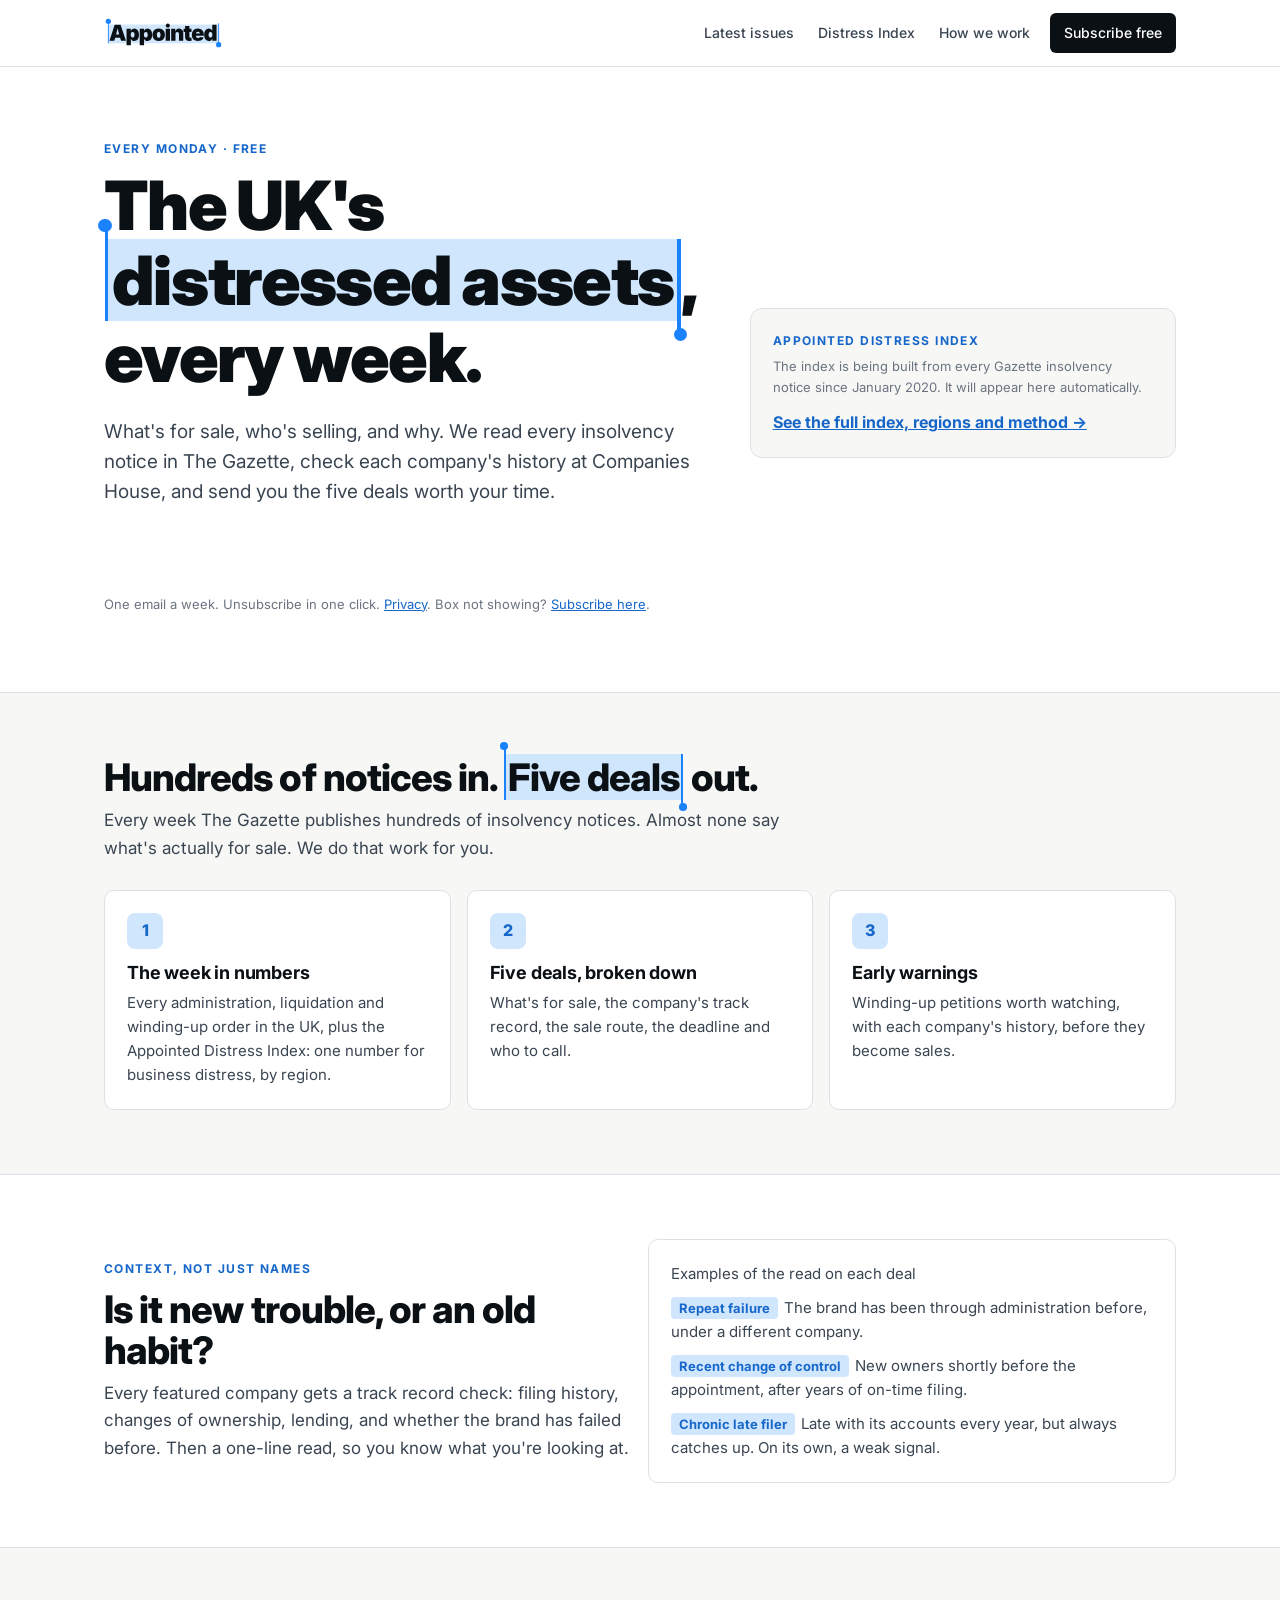
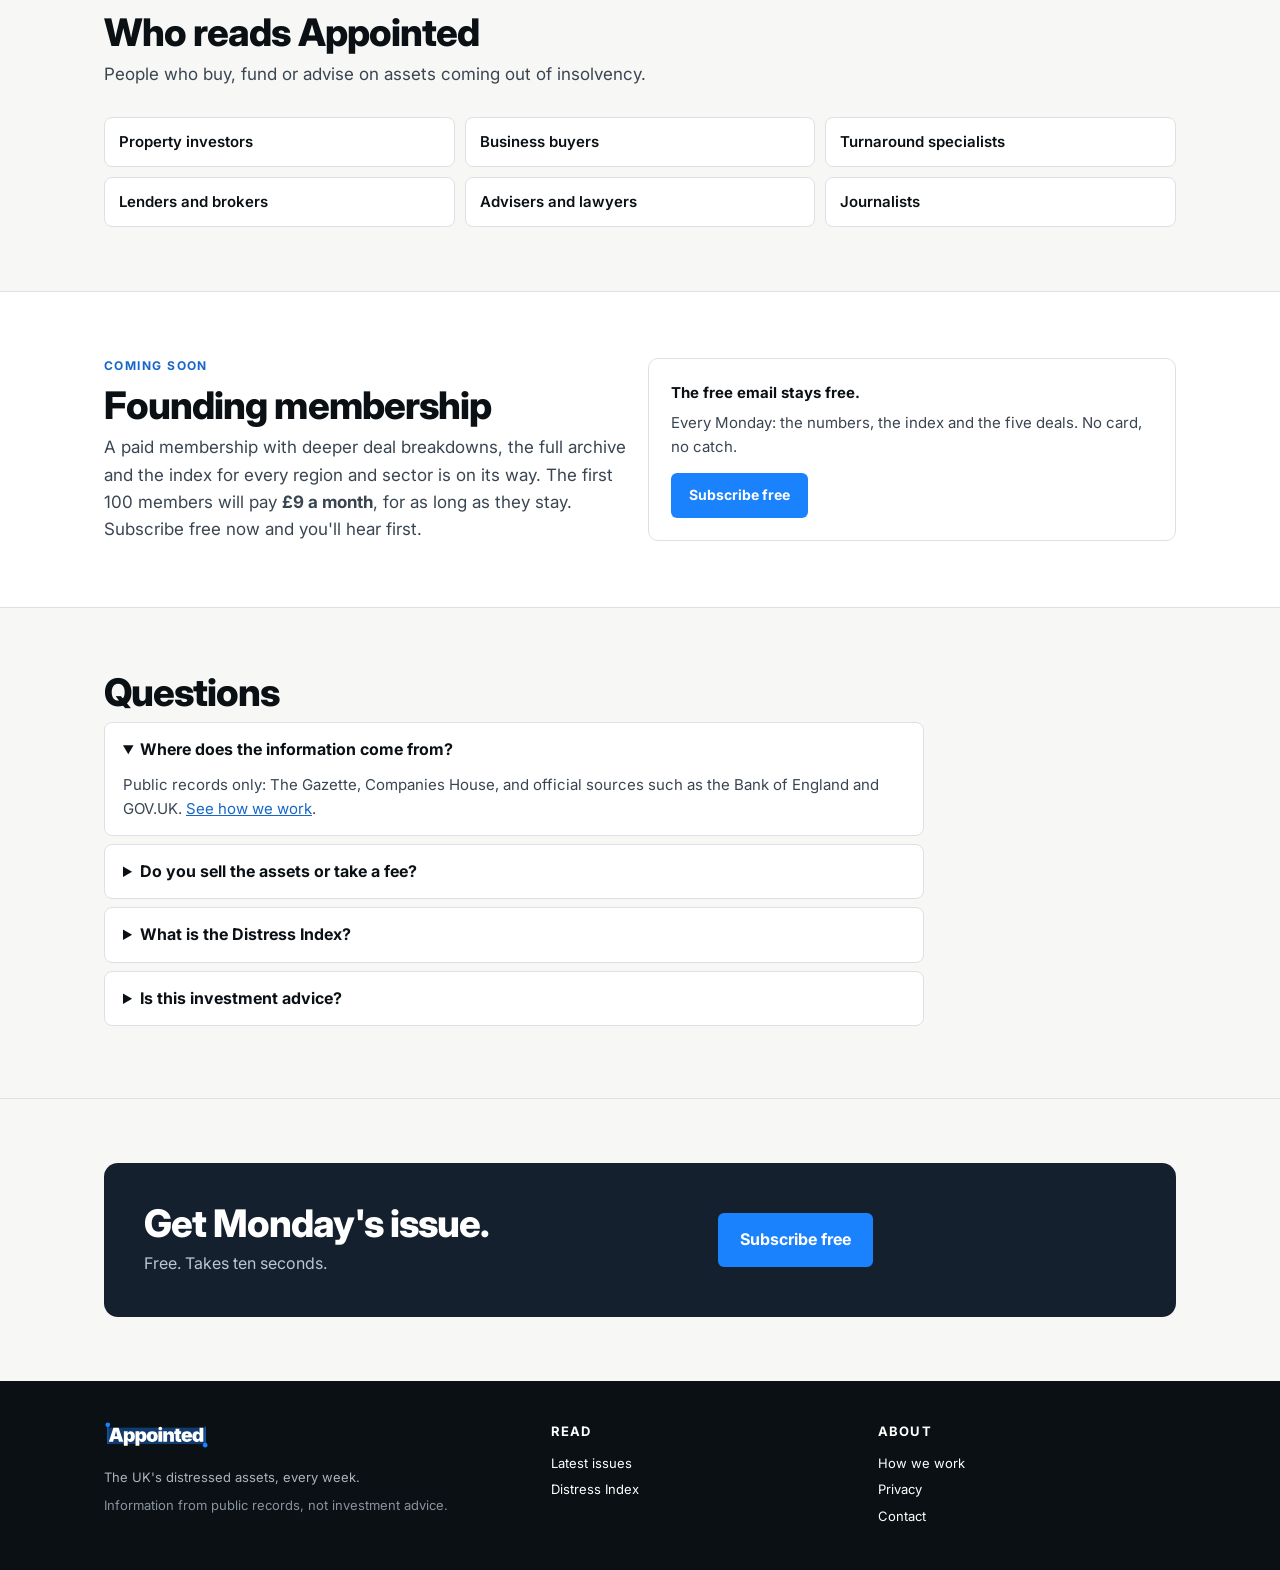
==== commit 2f869c50: "Homepage: backup subscribe link under the sign-up box Co-Authored-By: Claude Opus 5.5 <noreply@anthr" ====
--- a/docs/index.html
+++ b/docs/index.html
@@ -48,7 +48,7 @@
         <h1>The UK's <span class="sel"><i></i>distressed assets</span>, every week.</h1>
         <p class="lede">What's for sale, who's selling, and why. We read every insolvency notice in The Gazette, check each company's history at Companies House, and send you the five deals worth your time.</p>
         <div id="signup" class="signup"><script async src="https://subscribe-forms.beehiiv.com/v3/loader.js" data-beehiiv-form="44b92ab1-152f-4e27-ad60-f5a2ec067a3a"></script></div>
-        <p class="small" style="margin-top:10px">One email a week. Unsubscribe in one click. <a href="privacy.html">Privacy</a>.</p>
+        <p class="small" style="margin-top:10px">One email a week. Unsubscribe in one click. <a href="privacy.html">Privacy</a>. Box not showing? <a href="https://appointed.beehiiv.com/subscribe">Subscribe here</a>.</p>
       </div>
       <div class="idx" id="idx">
         <p class="kicker" style="margin-bottom:6px">Appointed Distress Index</p>
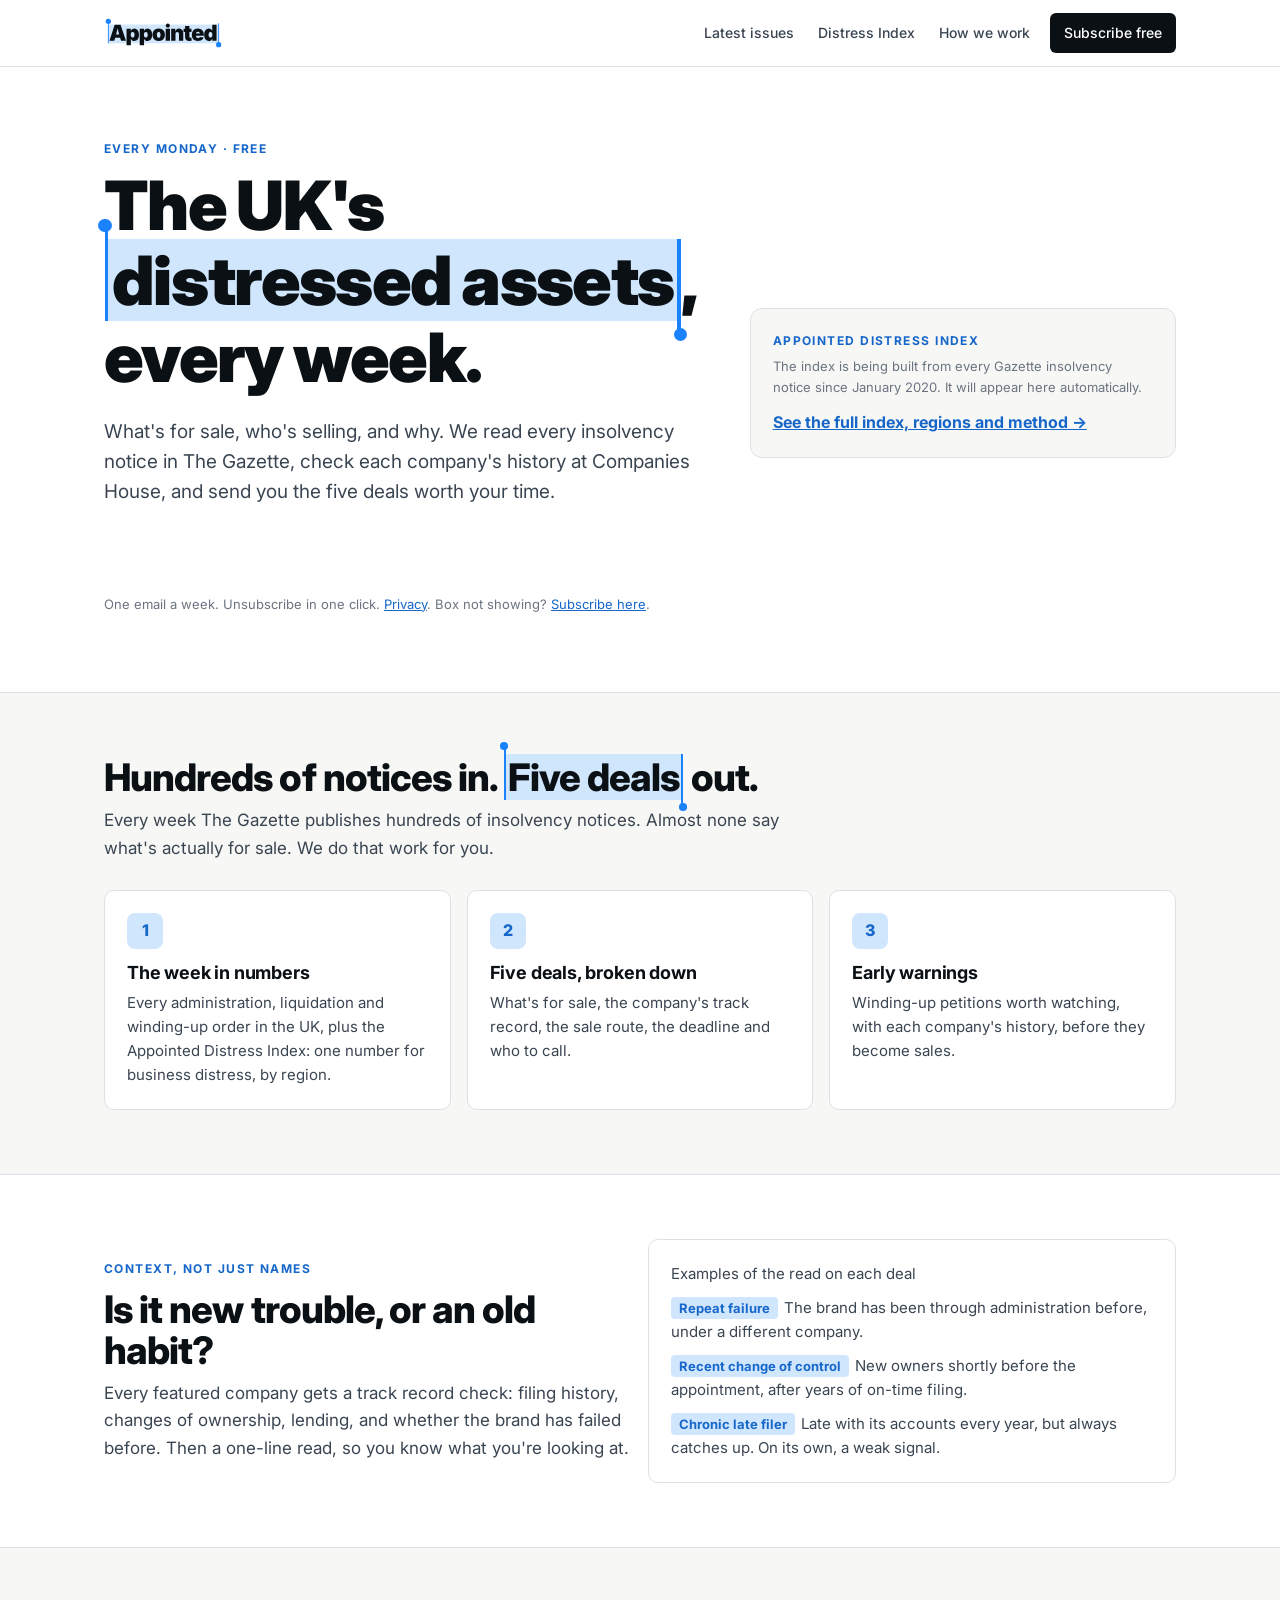
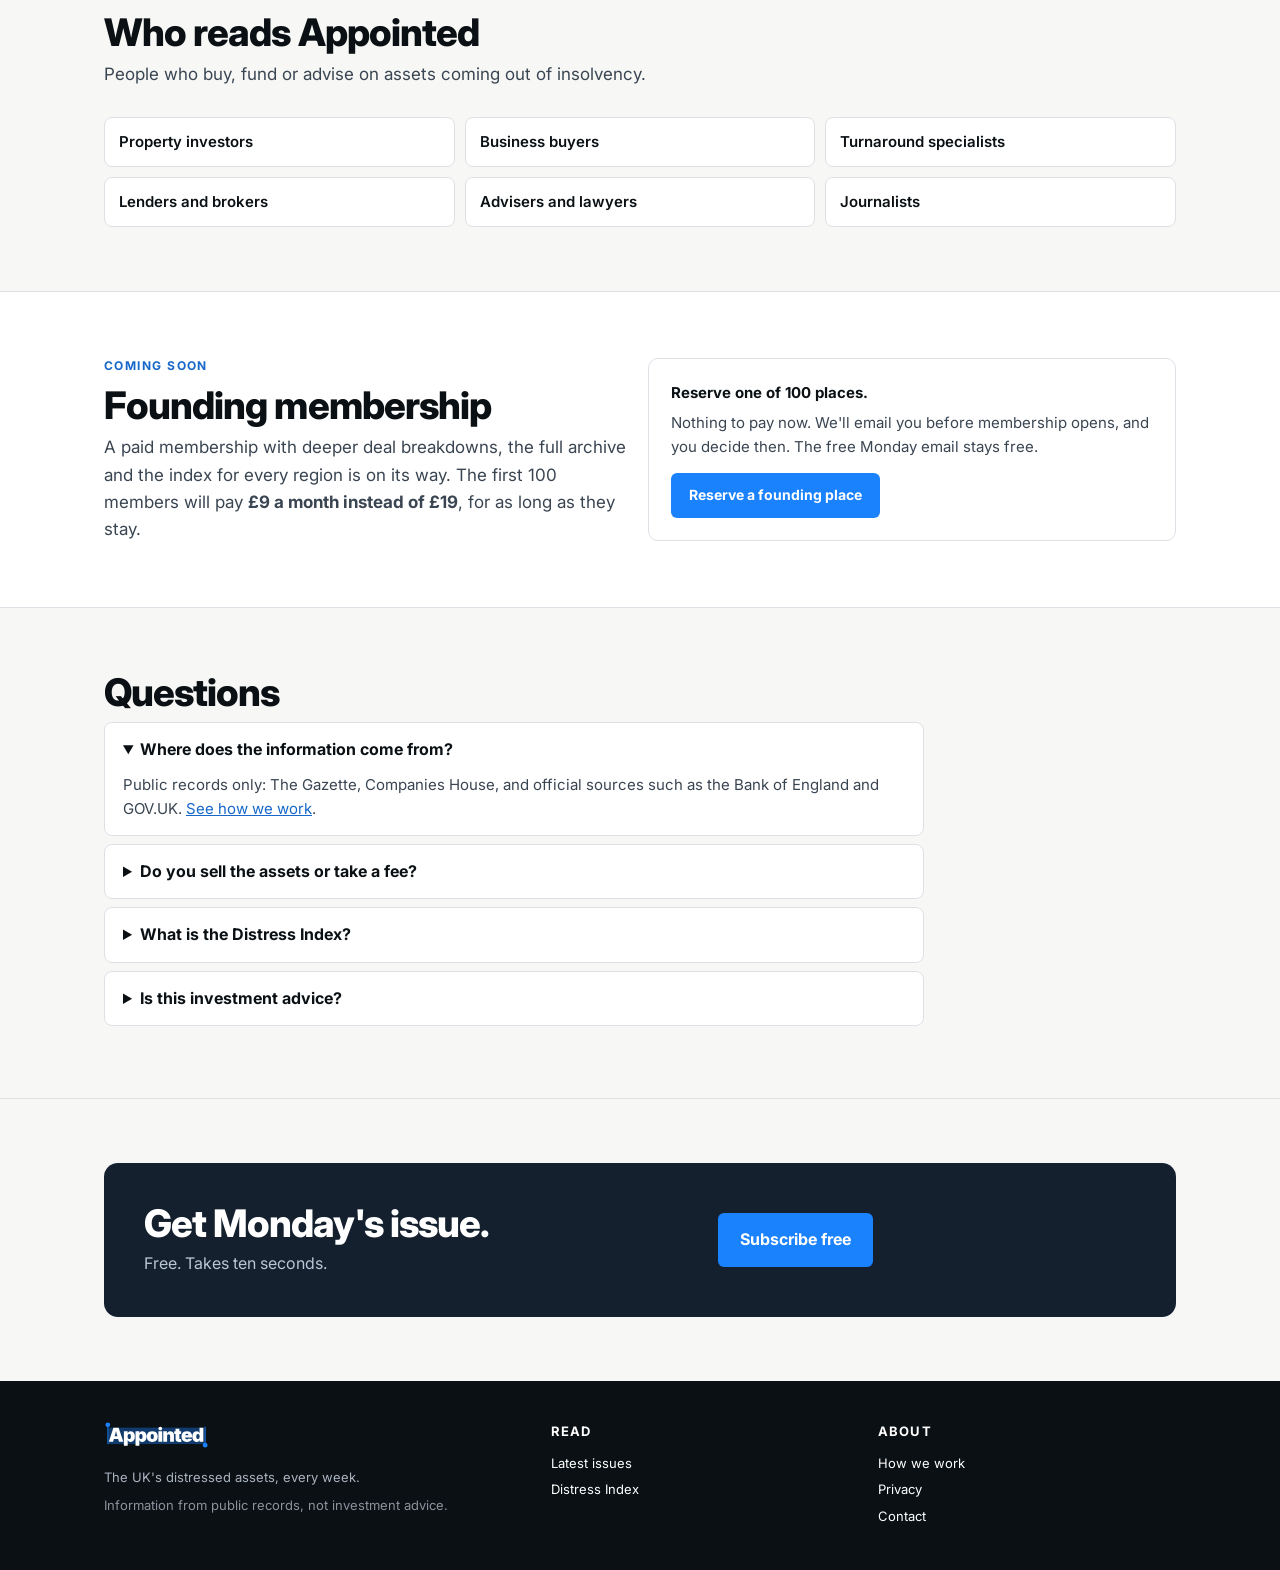
==== commit 00655d84: "Founding place reservation page and homepage button Co-Authored-By: Claude Opus 5.5 <noreply@anthrop" ====
--- a/docs/index.html
+++ b/docs/index.html
@@ -102,12 +102,12 @@
       <div>
         <p class="kicker">Coming soon</p>
         <h2>Founding membership</h2>
-        <p class="sub" style="margin-bottom:0">A paid membership with deeper deal breakdowns, the full archive and the index for every region and sector is on its way. The first 100 members will pay <b>£9 a month</b>, for as long as they stay. Subscribe free now and you'll hear first.</p>
+        <p class="sub" style="margin-bottom:0">A paid membership with deeper deal breakdowns, the full archive and the index for every region is on its way. The first 100 members will pay <b>£9 a month instead of £19</b>, for as long as they stay.</p>
       </div>
       <div class="card">
-        <p style="margin:0 0 6px;font-weight:700;color:var(--ink)">The free email stays free.</p>
-        <p style="margin:0 0 14px">Every Monday: the numbers, the index and the five deals. No card, no catch.</p>
-        <a class="btn blue" href="#signup">Subscribe free</a>
+        <p style="margin:0 0 6px;font-weight:700;color:var(--ink)">Reserve one of 100 places.</p>
+        <p style="margin:0 0 14px">Nothing to pay now. We'll email you before membership opens, and you decide then. The free Monday email stays free.</p>
+        <a class="btn blue" href="founding.html">Reserve a founding place</a>
       </div>
     </div>
   </section>
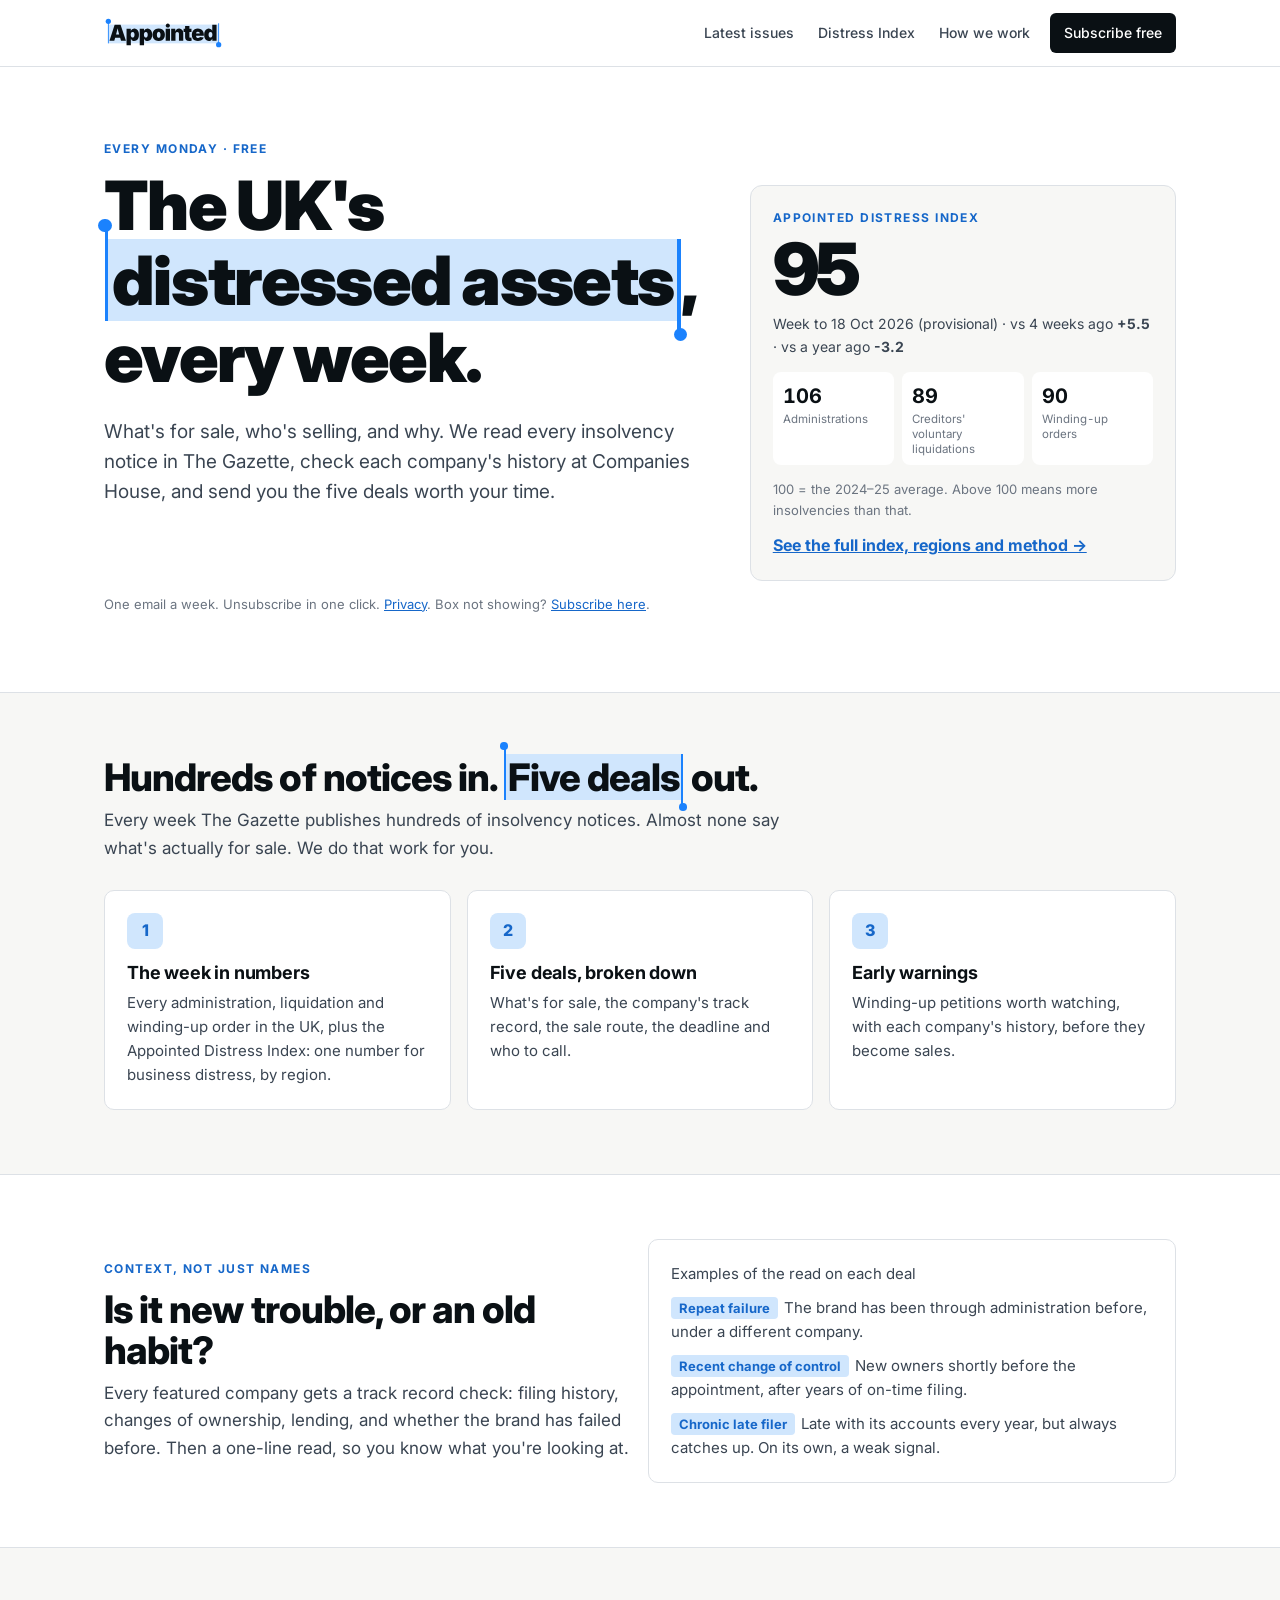
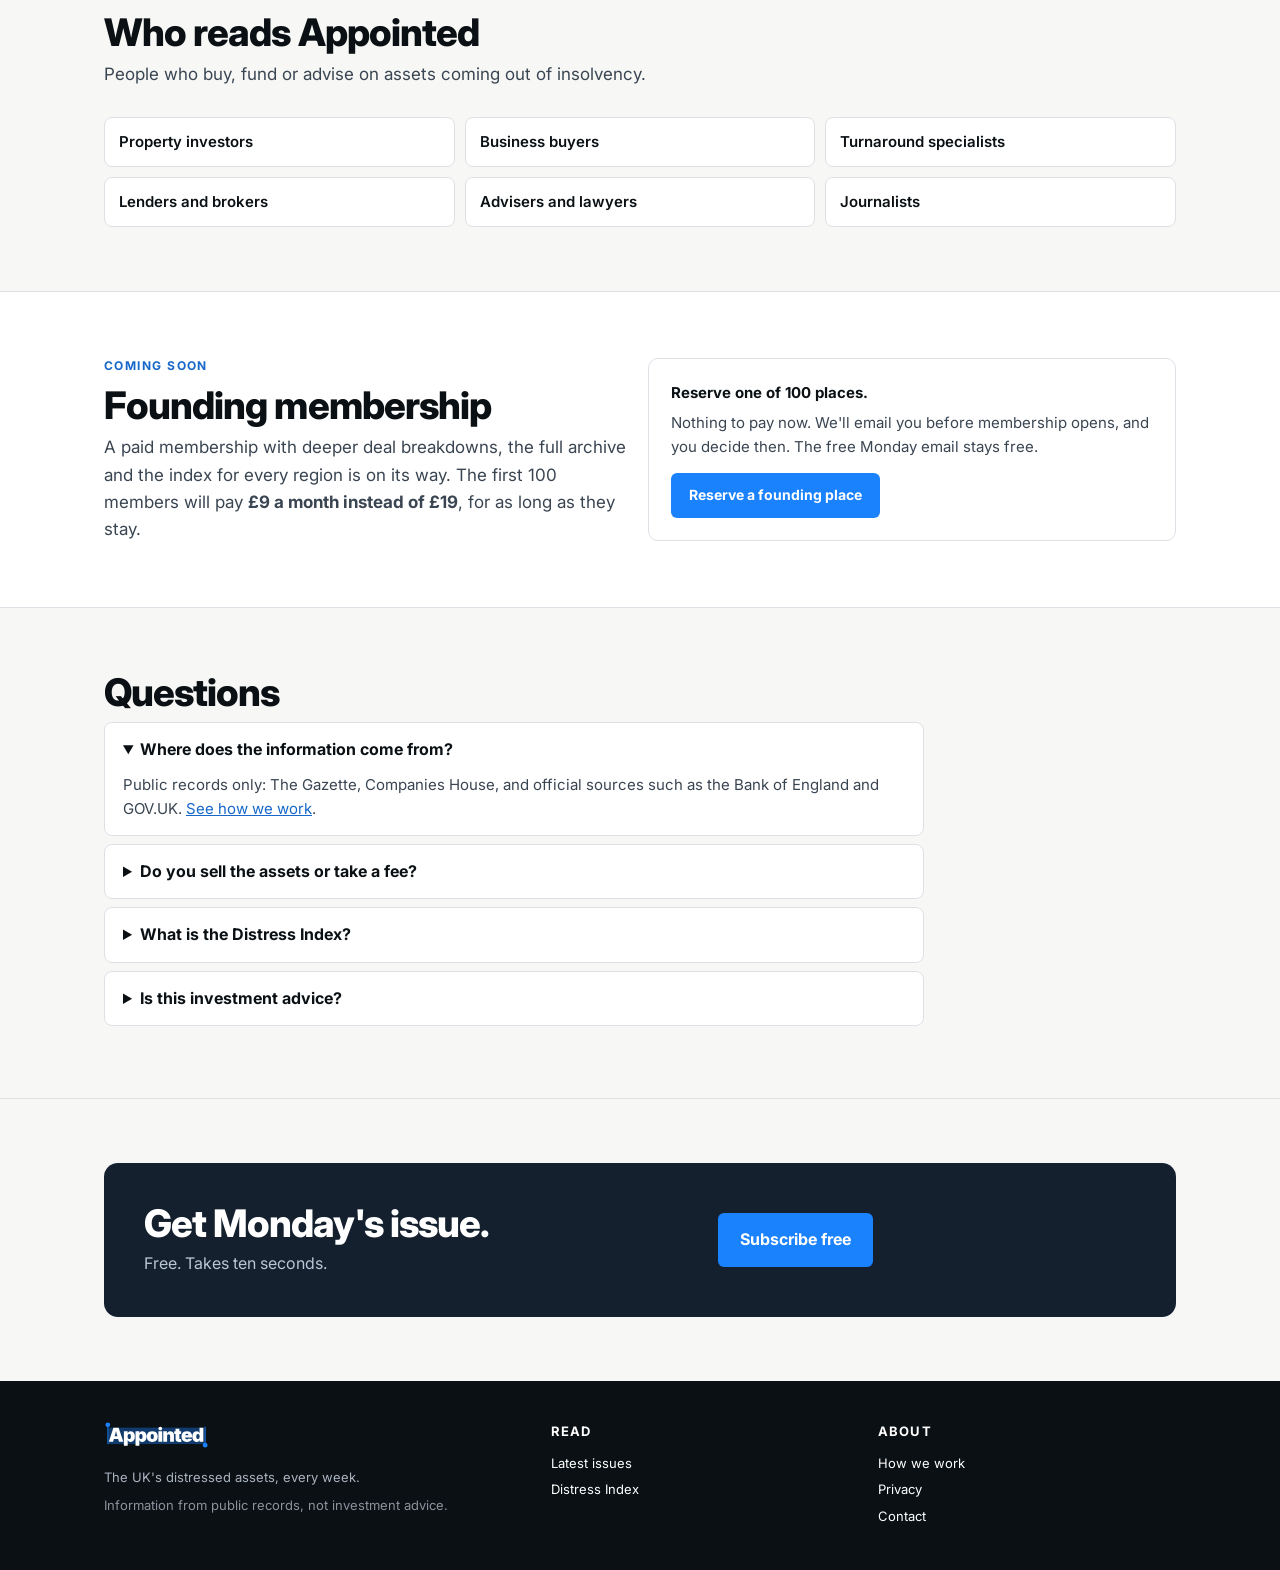
==== commit 18a46d6d: "Move website to appointed.news Co-Authored-By: Claude Opus 5.5 <noreply@anthropic.com> Claude-Sessio" ====
--- a/docs/index.html
+++ b/docs/index.html
@@ -8,7 +8,7 @@
 <link rel="icon" href="assets/appointed-icon-512.svg" type="image/svg+xml">
 <meta property="og:title" content="Appointed: the UK's distressed assets, every week">
 <meta property="og:description" content="What's for sale, who's selling, and why.">
-<meta property="og:image" content="https://appointeduk-cyber.github.io/appointed-data/assets/appointed-social-1200x630.png">
+<meta property="og:image" content="https://appointed.news/assets/appointed-social-1200x630.png">
 <meta name="twitter:card" content="summary_large_image">
 <link rel="preconnect" href="https://fonts.googleapis.com">
 <link href="https://fonts.googleapis.com/css2?family=Inter:wght@400;500;600;700;800;900&display=swap" rel="stylesheet">
--- a/docs/assets/site.css
+++ b/docs/assets/site.css
@@ -68,6 +68,7 @@
 .cta p{color:#b9c6d4;margin:0}
 @media(max-width:860px){.cta{grid-template-columns:1fr;padding:28px}}
 .pagehead{background:#fff;border-bottom:1px solid var(--rule);padding:48px 0 40px}
+.pagehead .kicker{margin-bottom:20px}
 .pagehead h1{font-size:clamp(34px,5vw,52px);font-weight:900;margin:0 0 10px}
 .pagehead p{font-size:18px;color:var(--ink-2);margin:0;max-width:38em}
 .doc{max-width:760px;padding:44px 0 64px}
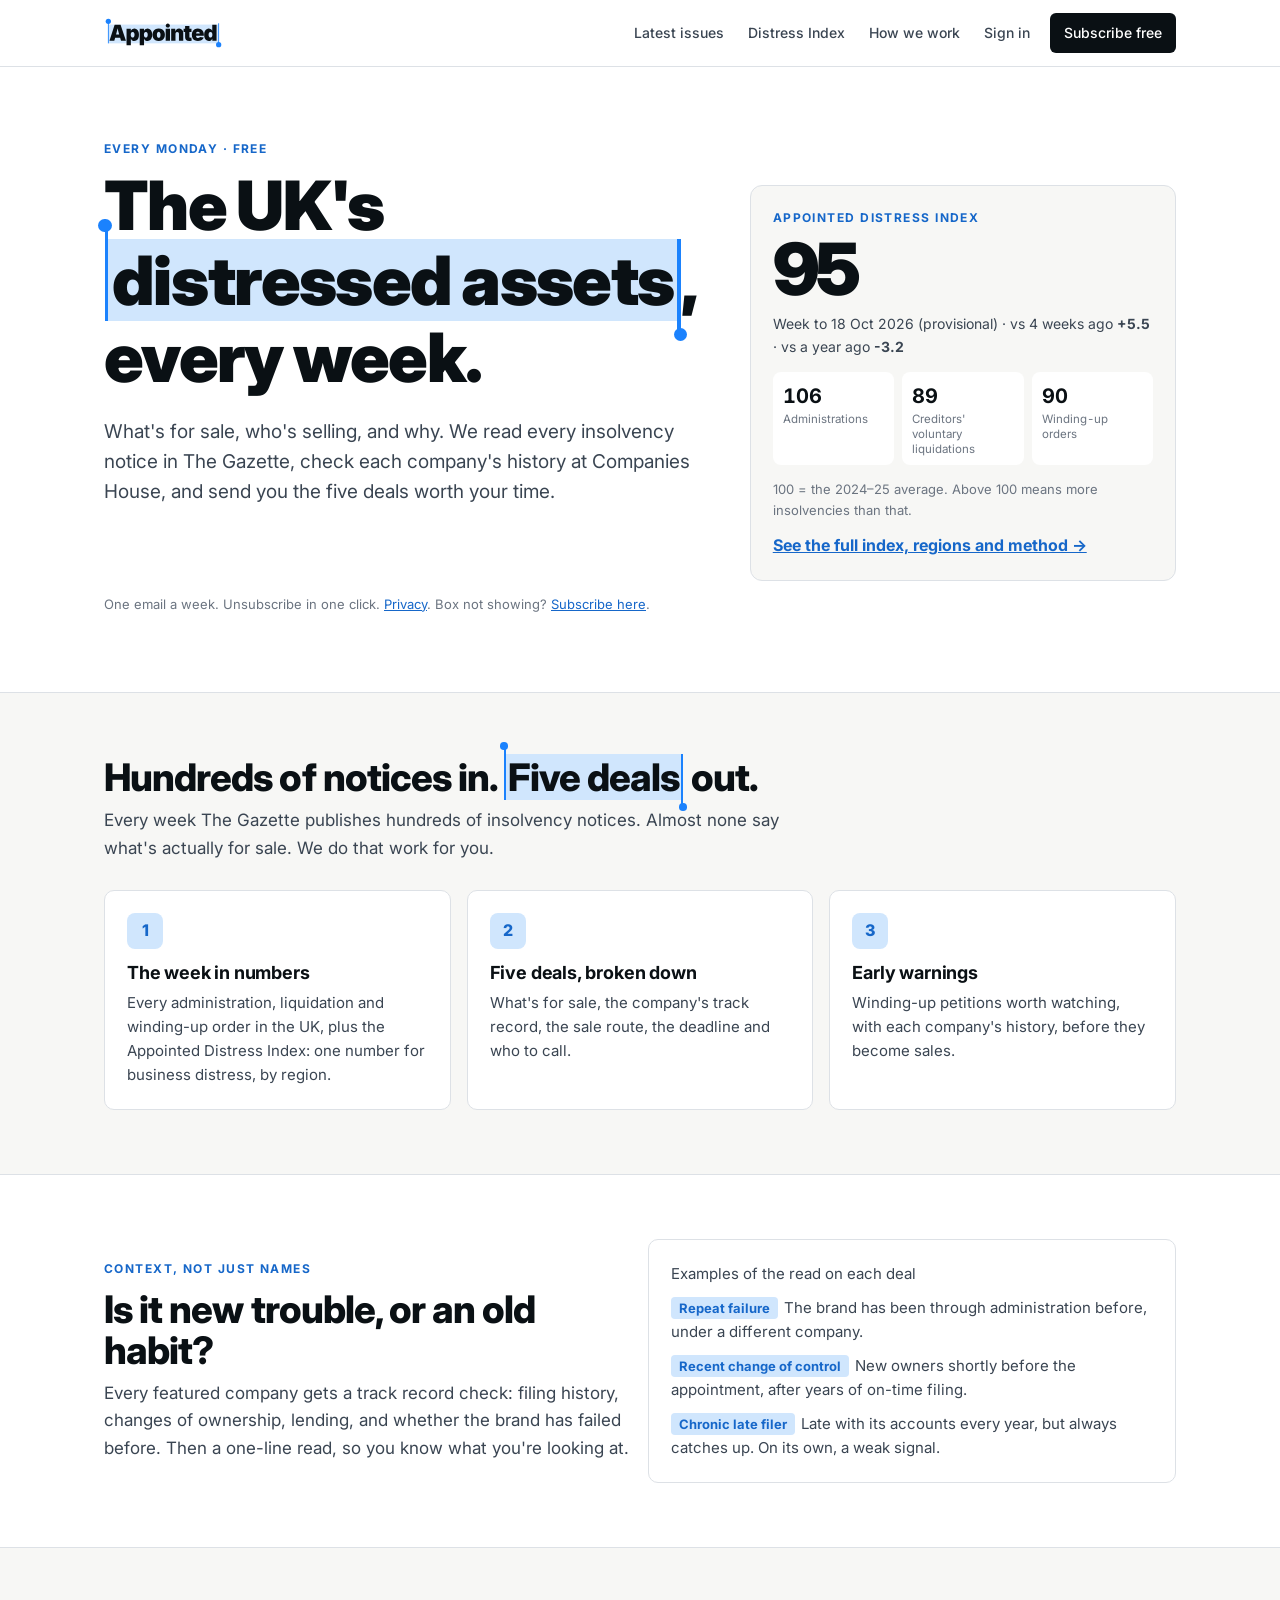
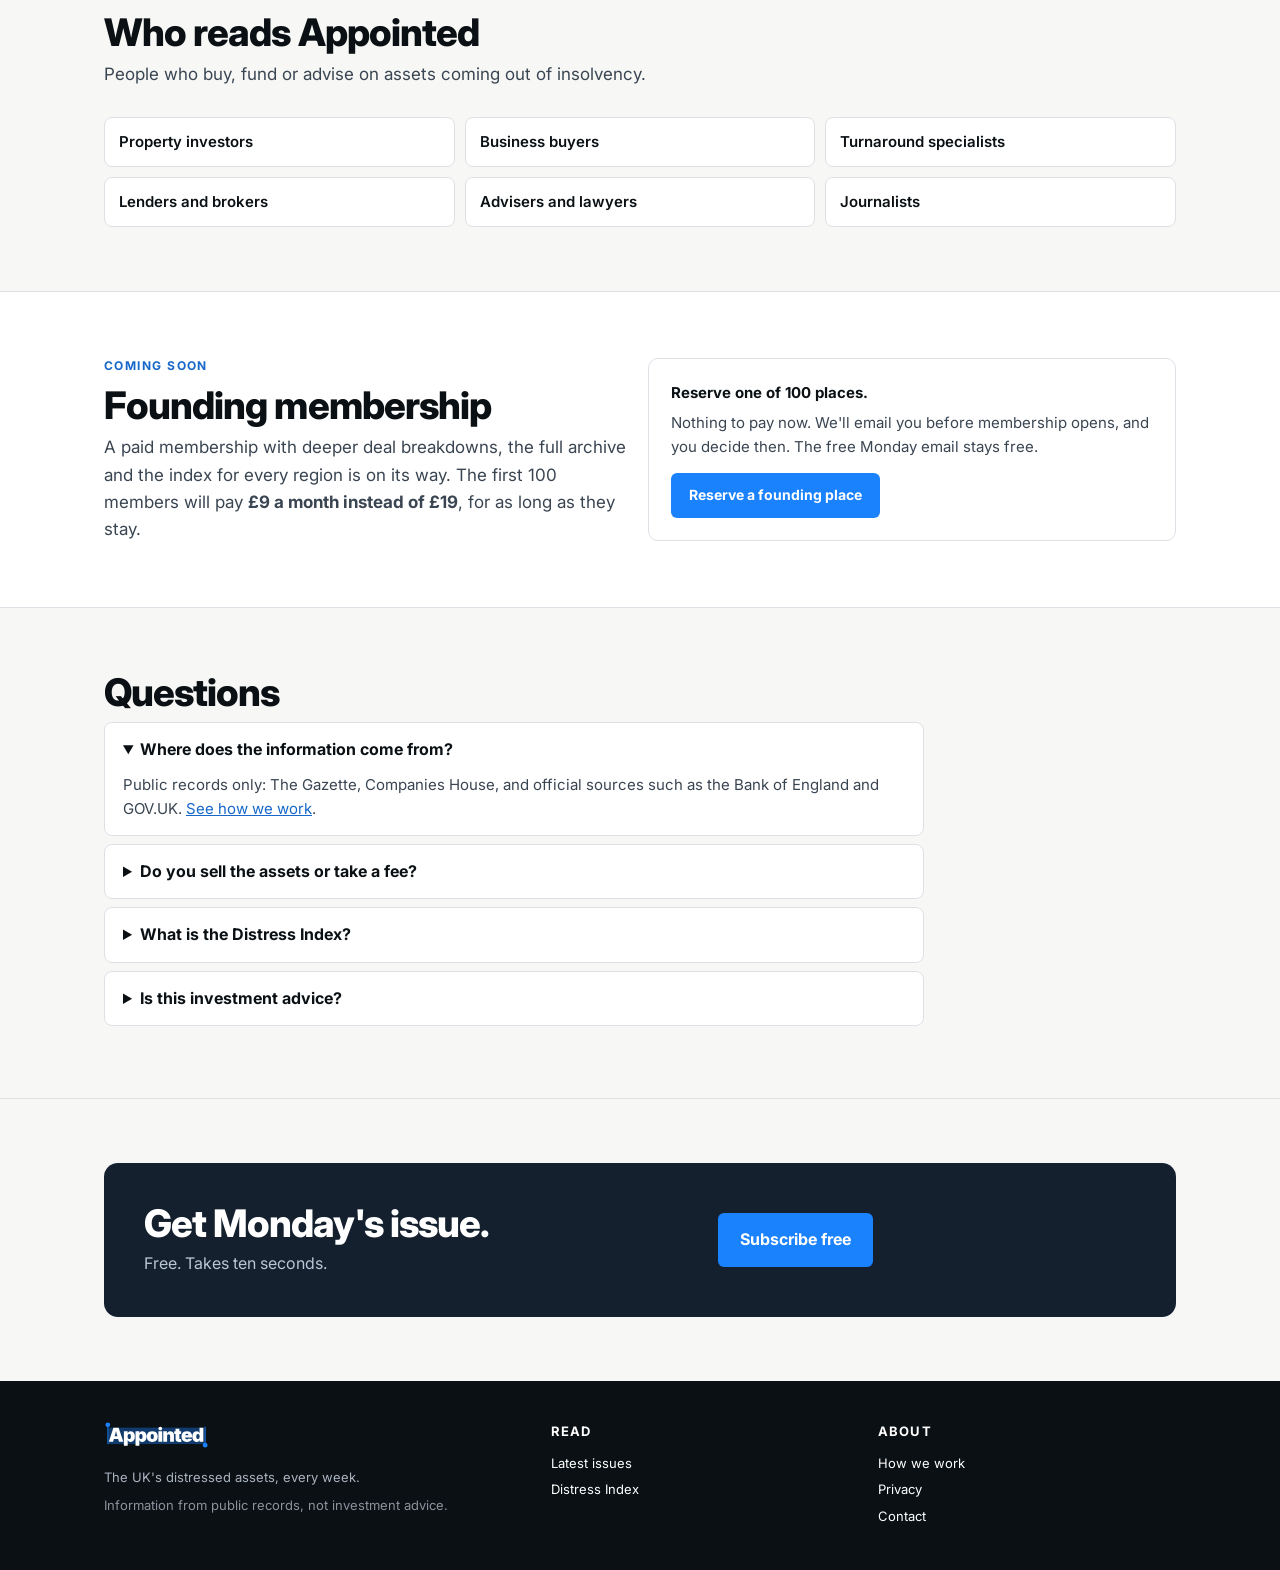
==== commit 2c11f3f7: "Index page: click a region to see its history; Sign in link on all pages Co-Authored-By: Claude Opus" ====
--- a/docs/index.html
+++ b/docs/index.html
@@ -36,6 +36,7 @@
     <a href="https://appointed.beehiiv.com/">Latest issues</a>
     <a href="distress-index.html">Distress Index</a>
     <a href="how-we-work.html">How we work</a>
+    <a href="https://appointed.beehiiv.com/login">Sign in</a>
     <a class="btn" href="#signup">Subscribe free</a>
   </nav>
 </div></header>
